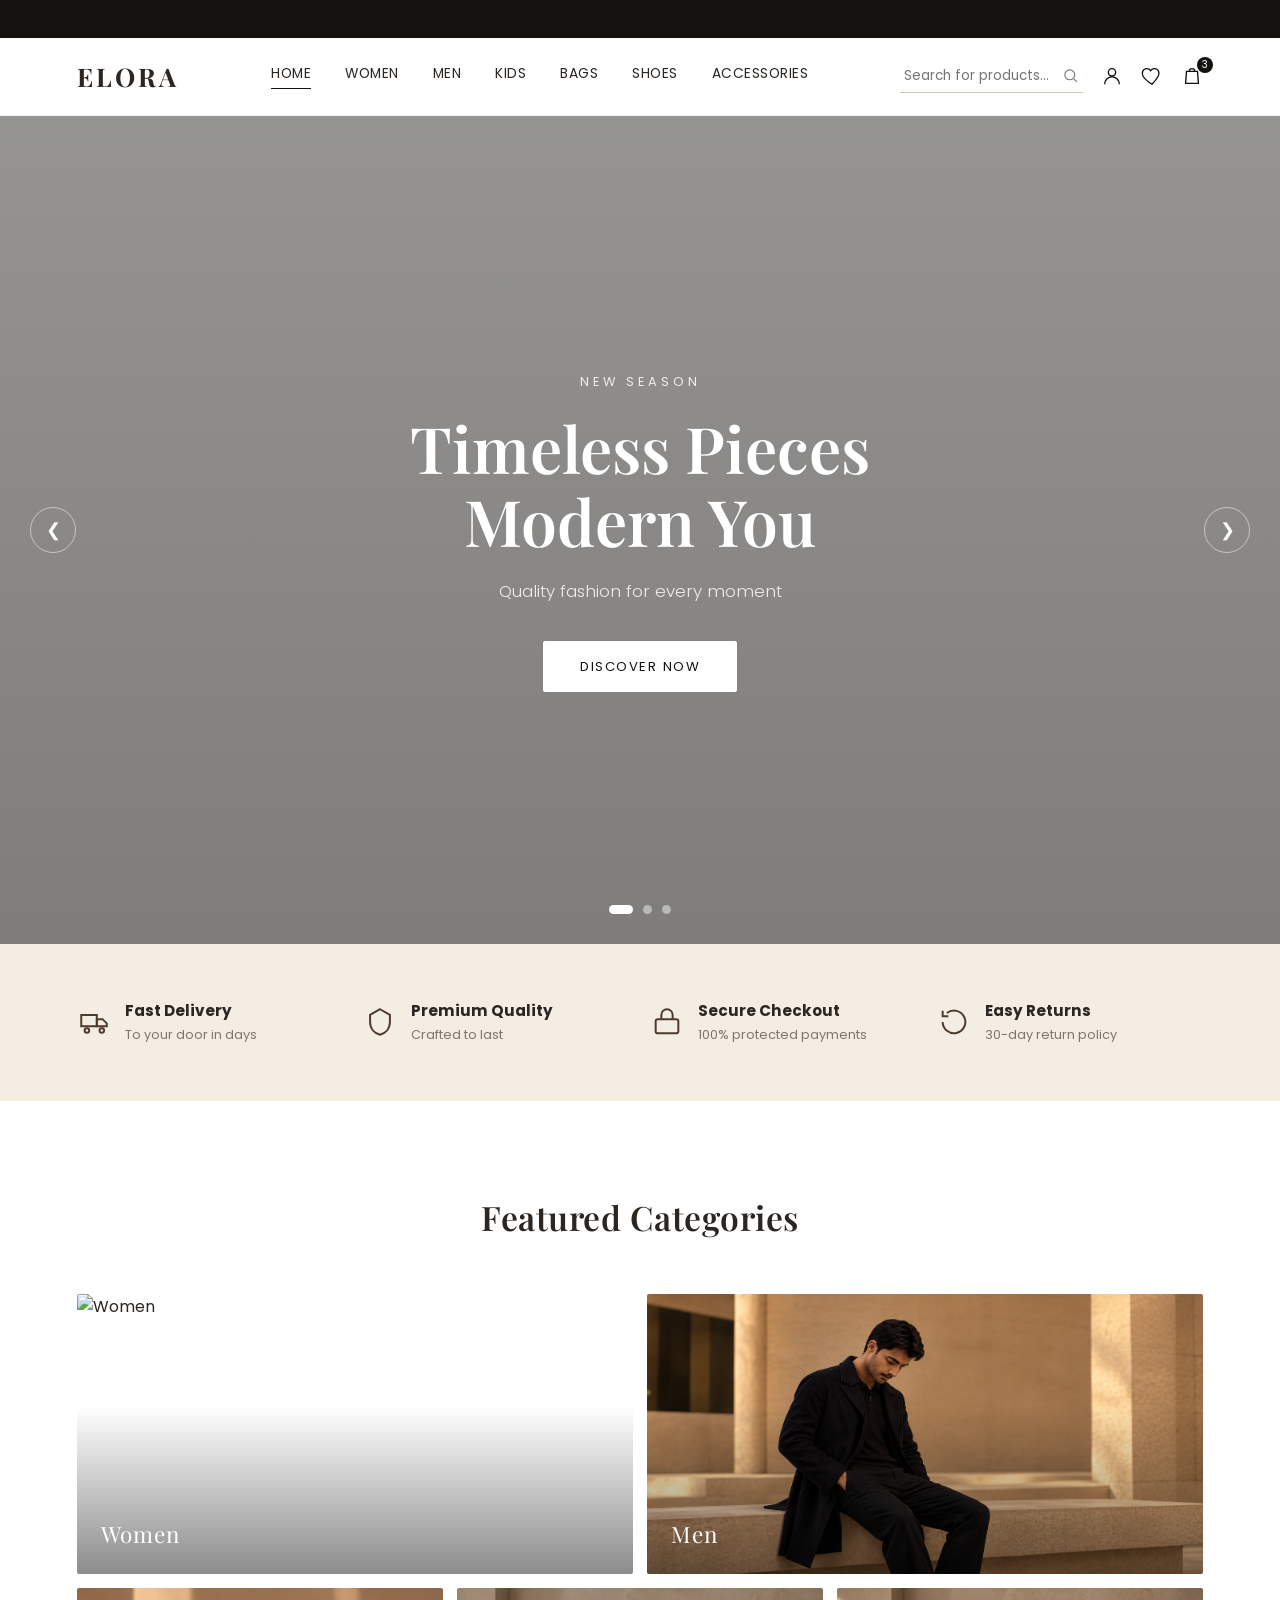
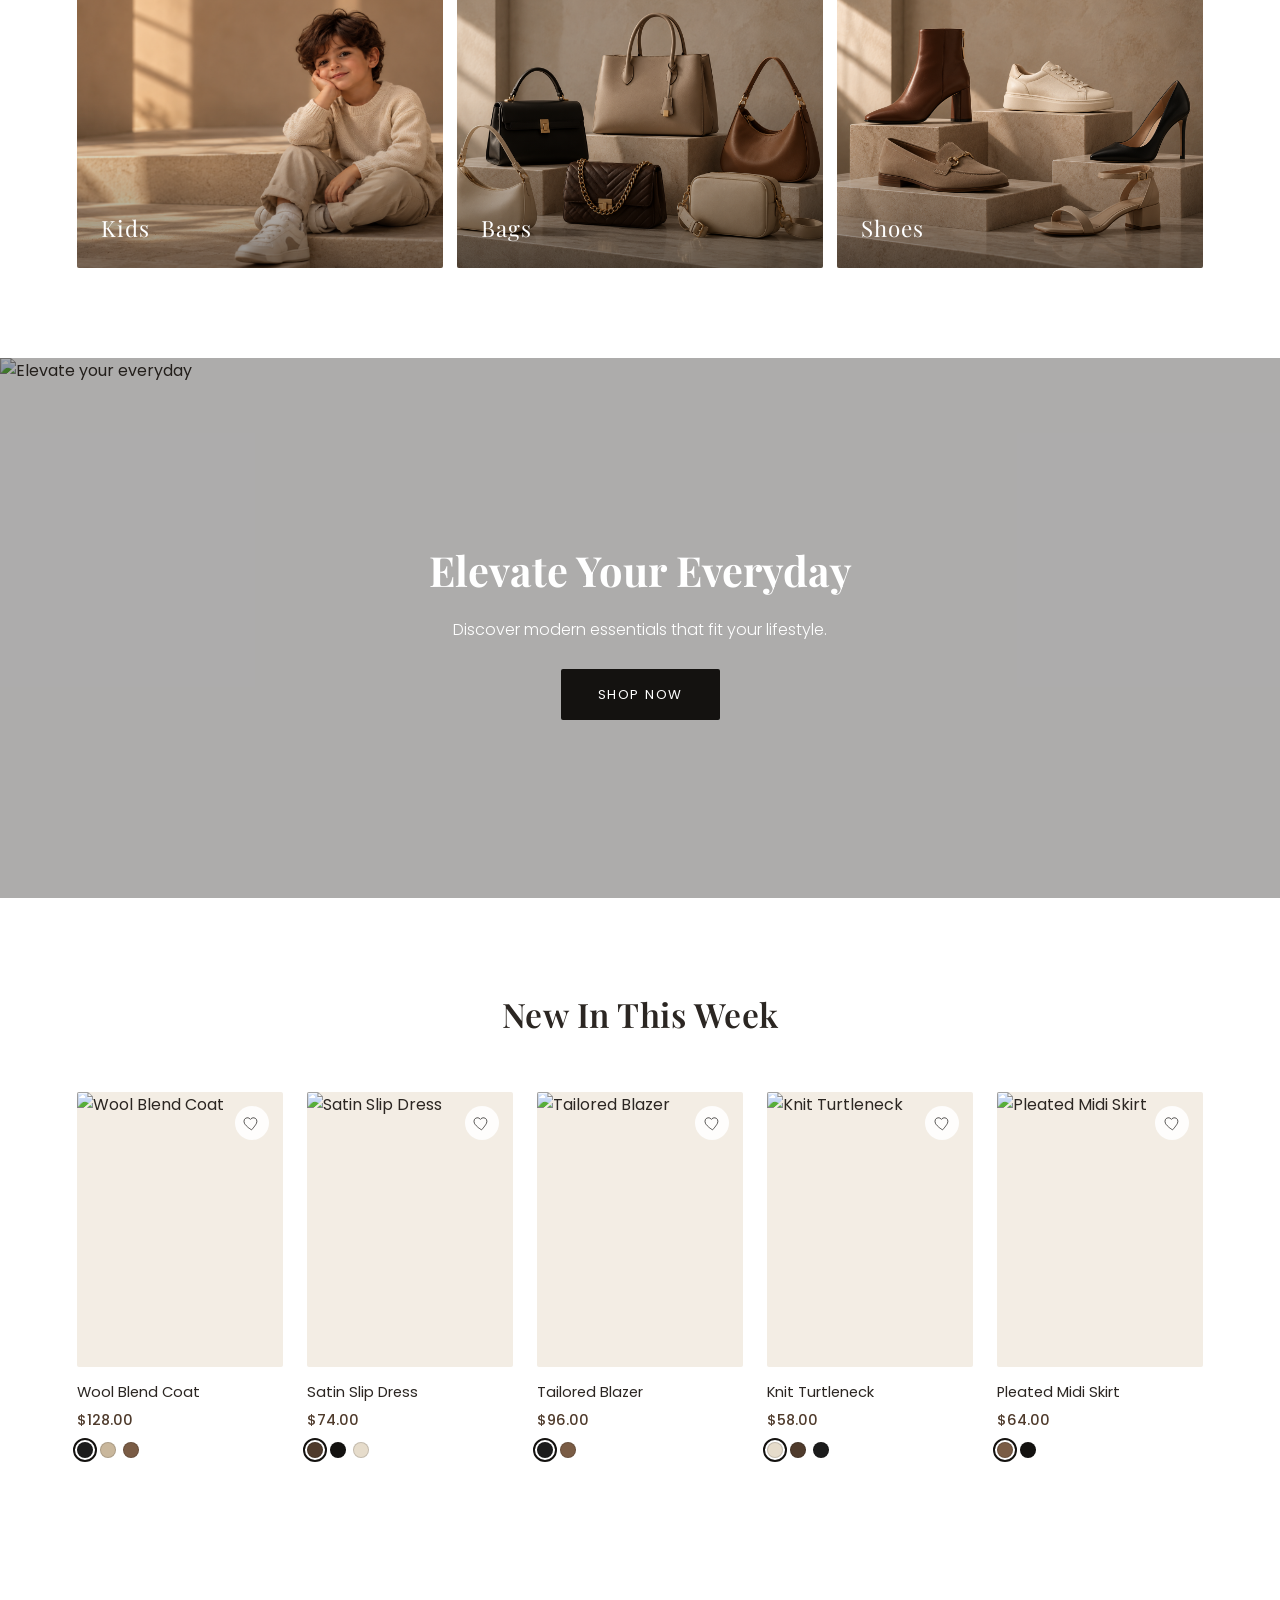
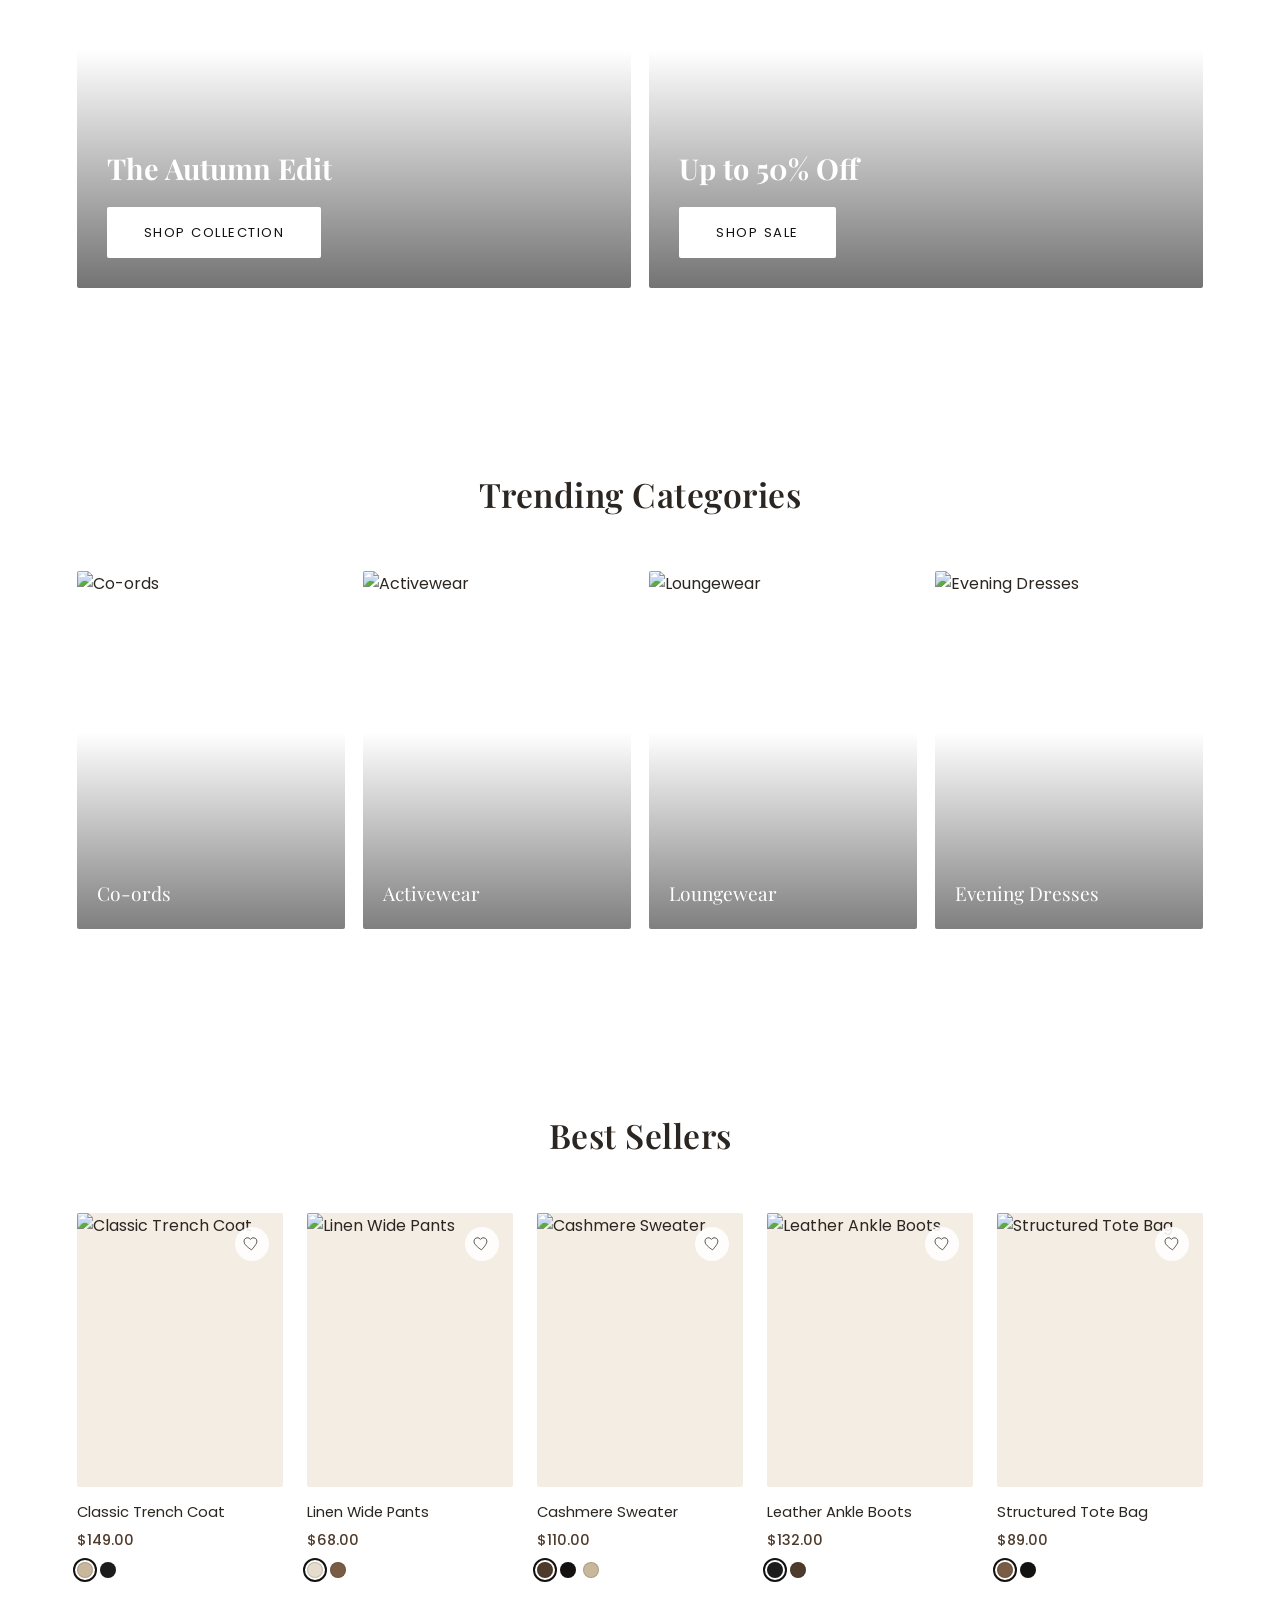
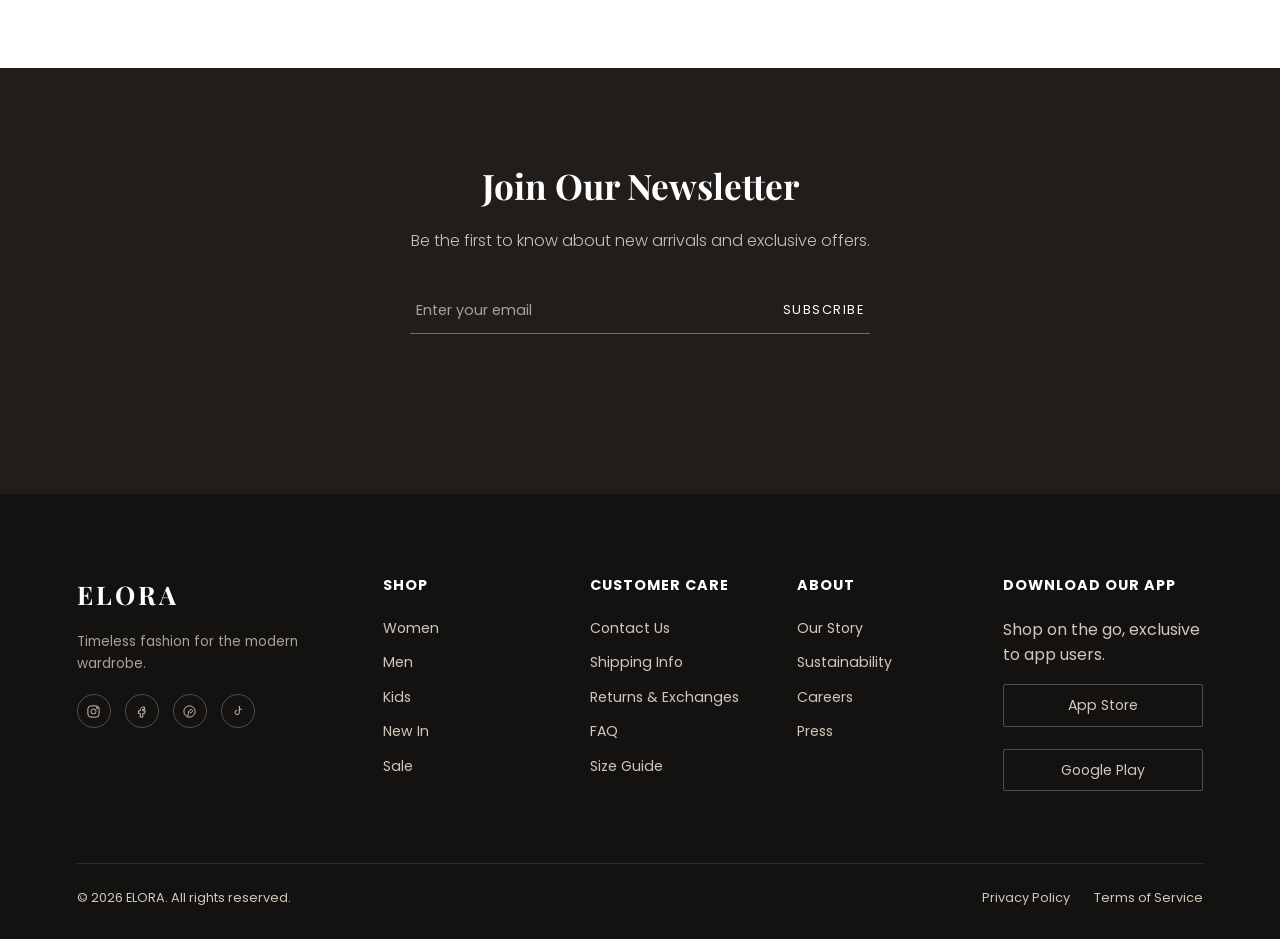
==== index.html @ 0bf624c8 "Prepare ELORA site for GitHub Pages" ====
<!DOCTYPE html>
<html lang="en">
<head>
<meta charset="UTF-8">
<meta name="viewport" content="width=device-width, initial-scale=1.0">
<title>ELORA | Timeless Fashion</title>
<link rel="preconnect" href="https://fonts.googleapis.com">
<link href="https://fonts.googleapis.com/css2?family=Playfair+Display:wght@400;500;600;700;800&family=Poppins:wght@300;400;500;600&display=swap" rel="stylesheet">
<link rel="stylesheet" href="style.css">
</head>
<body>

<!-- Top Bar -->
<div class="topbar">
  <div class="topbar-track">
    <span>Free shipping on orders over $50</span>
    <span>15% off for new users</span>
    <span>Download our app</span>
    <span>Free shipping on orders over $50</span>
    <span>15% off for new users</span>
    <span>Download our app</span>
  </div>
</div>

<!-- Navbar -->
<header class="navbar" id="navbar">
  <div class="nav-container">
    <button class="menu-toggle" id="menuToggle" aria-label="Open menu" aria-expanded="false">
      <span></span><span></span><span></span>
    </button>

    <a class="logo" href="index.html" aria-label="ELORA home">ELORA</a>

    <nav class="nav-links" id="navLinks" aria-label="Main navigation">
      <a href="index.html" class="active" aria-current="page">Home</a>
      <a href="women.html">Women</a>
      <a href="men.html" aria-label="Men collection">Men</a>
      <a href="kids.html" aria-label="Kids collection">Kids</a>
      <a href="bags.html" aria-label="Bags collection">Bags</a>
      <a href="shoes.html" aria-label="Shoes collection">Shoes</a>
      <a href="accessories.html" aria-label="Accessories collection">Accessories</a>
    </nav>

    <div class="nav-actions">
      <div class="search-box">
        <input type="text" placeholder="Search for products...">
        <svg viewBox="0 0 24 24" fill="none" stroke="currentColor" stroke-width="1.6"><circle cx="11" cy="11" r="7"/><line x1="21" y1="21" x2="16.65" y2="16.65"/></svg>
      </div>
      <button class="icon-btn" aria-label="Account">
        <svg viewBox="0 0 24 24" fill="none" stroke="currentColor" stroke-width="1.5"><circle cx="12" cy="8" r="4"/><path d="M4 21c0-4.4 3.6-8 8-8s8 3.6 8 8"/></svg>
      </button>
      <button class="icon-btn" aria-label="Wishlist">
        <svg viewBox="0 0 24 24" fill="none" stroke="currentColor" stroke-width="1.5"><path d="M12 21s-7.5-4.6-10-9.3C.5 8 2 4.5 5.5 4c2-.3 3.9.6 5 2.2C11.6 4.6 13.5 3.7 15.5 4 19 4.5 20.5 8 19 11.7 16.5 16.4 12 21 12 21z"/></svg>
      </button>
      <button class="icon-btn bag-btn" aria-label="Shopping bag">
        <svg viewBox="0 0 24 24" fill="none" stroke="currentColor" stroke-width="1.5"><path d="M6 7h12l1 13H5L6 7z"/><path d="M9 7a3 3 0 0 1 6 0"/></svg>
        <span class="bag-count">3</span>
      </button>
    </div>
  </div>
</header>

<!-- Hero -->
<section class="hero" id="hero">
  <div class="hero-slides">
    <div class="hero-slide active" style="background-image:url('https://images.unsplash.com/photo-1490481651871-ab68de25d43d?q=80&w=1600&auto=format&fit=crop')"></div>
    <div class="hero-slide" style="background-image:url('https://images.unsplash.com/photo-1483985988355-763728e1935b?q=80&w=1600&auto=format&fit=crop')"></div>
    <div class="hero-slide" style="background-image:url('https://images.unsplash.com/photo-1441984904996-e0b6ba687e04?q=80&w=1600&auto=format&fit=crop')"></div>
  </div>
  <div class="hero-overlay"></div>

  <div class="hero-content">
    <span class="hero-tag">NEW SEASON</span>
    <h1>Timeless Pieces<br>Modern You</h1>
    <p>Quality fashion for every moment</p>
    <a href="#new-in" class="btn btn-light">Discover Now</a>
  </div>

  <button class="hero-arrow hero-prev" aria-label="Previous slide">&#10094;</button>
  <button class="hero-arrow hero-next" aria-label="Next slide">&#10095;</button>

  <div class="hero-dots" id="heroDots"></div>
</section>

<!-- Features Bar -->
<section class="features">
  <div class="feature">
    <svg viewBox="0 0 24 24" fill="none" stroke="currentColor" stroke-width="1.4"><path d="M3 7h11v8H3z"/><path d="M14 10h4l3 3v2h-7z"/><circle cx="7" cy="18" r="1.6"/><circle cx="17.5" cy="18" r="1.6"/></svg>
    <div><h4>Fast Delivery</h4><p>To your door in days</p></div>
  </div>
  <div class="feature">
    <svg viewBox="0 0 24 24" fill="none" stroke="currentColor" stroke-width="1.4"><path d="M12 3l7 4v5c0 5-3.5 8-7 9-3.5-1-7-4-7-9V7l7-4z"/></svg>
    <div><h4>Premium Quality</h4><p>Crafted to last</p></div>
  </div>
  <div class="feature">
    <svg viewBox="0 0 24 24" fill="none" stroke="currentColor" stroke-width="1.4"><rect x="4" y="10" width="16" height="10" rx="1.5"/><path d="M8 10V7a4 4 0 0 1 8 0v3"/></svg>
    <div><h4>Secure Checkout</h4><p>100% protected payments</p></div>
  </div>
  <div class="feature">
    <svg viewBox="0 0 24 24" fill="none" stroke="currentColor" stroke-width="1.4"><path d="M4 12a8 8 0 1 0 3-6.3"/><path d="M4 4v4h4"/></svg>
    <div><h4>Easy Returns</h4><p>30-day return policy</p></div>
  </div>
</section>

<!-- Featured Categories -->
<section class="section categories">
  <h2 class="section-title">Featured Categories</h2>
  <div class="category-grid">
    <a class="category-card" href="women.html">
      <img src="images/women.png" alt="Women">
      <span class="category-name">Women</span>
    </a>
    <a class="category-card" href="#">
      <img src="images/Men.png" alt="Men">
      <span class="category-name">Men</span>
    </a>
    <a class="category-card" href="kids.html">
      <img src="images/Kids.png" alt="Kids">
      <span class="category-name">Kids</span>
    </a>
    <a class="category-card" href="bags.html">
      <img src="images/Bags.png" alt="Bags">
      <span class="category-name">Bags</span>
    </a>
    <a class="category-card" href="shoes.html">
      <img src="images/Shoes.png" alt="Shoes">
      <span class="category-name">Shoes</span>
    </a>
    <a class="category-card" href="accessories.html">
      <img src="images/accessories.png" alt="Accessories">
      <span class="category-name">Accessories</span>
    </a>
  </div>
</section>

<!-- Banner -->
<section class="banner">
  <img src="https://images.unsplash.com/photo-1445205170230-053b83016050?q=80&w=1600&auto=format&fit=crop" alt="Elevate your everyday">
  <div class="banner-text">
    <h2>Elevate Your Everyday</h2>
    <p>Discover modern essentials that fit your lifestyle.</p>
    <a href="#" class="btn btn-dark">Shop Now</a>
  </div>
</section>

<!-- New In This Week -->
<section class="section" id="new-in">
  <h2 class="section-title">New In This Week</h2>
  <div class="product-row" id="newInRow"></div>
</section>

<!-- Two Banners -->
<section class="split-banners">
  <div class="split-banner" style="background-image:url('https://images.unsplash.com/photo-1490578474895-699cd4e2cf59?q=80&w=1200&auto=format&fit=crop')">
    <div class="split-banner-text">
      <h3>The Autumn Edit</h3>
      <a href="#" class="btn btn-light">Shop Collection</a>
    </div>
  </div>
  <div class="split-banner" style="background-image:url('https://images.unsplash.com/photo-1445205170230-053b83016050?q=80&w=1200&auto=format&fit=crop')">
    <div class="split-banner-text">
      <h3>Up to 50% Off</h3>
      <a href="#" class="btn btn-light">Shop Sale</a>
    </div>
  </div>
</section>

<!-- Trending Categories -->
<section class="section trending">
  <h2 class="section-title">Trending Categories</h2>
  <div class="trending-grid">
    <a class="trend-card" href="#">
      <img src="https://images.unsplash.com/photo-1509631179647-0177331693ae?q=80&w=900&auto=format&fit=crop" alt="Co-ords">
      <span>Co-ords</span>
    </a>
    <a class="trend-card" href="#">
      <img src="https://images.unsplash.com/photo-1518611012118-696072aa579a?q=80&w=900&auto=format&fit=crop" alt="Activewear">
      <span>Activewear</span>
    </a>
    <a class="trend-card" href="#">
      <img src="https://images.unsplash.com/photo-1552902019-ebcd97aa9aa0?q=80&w=900&auto=format&fit=crop" alt="Loungewear">
      <span>Loungewear</span>
    </a>
    <a class="trend-card" href="#">
      <img src="https://images.unsplash.com/photo-1566174053879-31528523f8ae?q=80&w=900&auto=format&fit=crop" alt="Evening Dresses">
      <span>Evening Dresses</span>
    </a>
  </div>
</section>

<!-- Best Sellers -->
<section class="section">
  <h2 class="section-title">Best Sellers</h2>
  <div class="product-row" id="bestSellersRow"></div>
</section>

<!-- Newsletter -->
<section class="newsletter">
  <h2>Join Our Newsletter</h2>
  <p>Be the first to know about new arrivals and exclusive offers.</p>
  <form class="newsletter-form" id="newsletterForm">
    <input type="email" placeholder="Enter your email" required>
    <button type="submit">Subscribe</button>
  </form>
  <p class="newsletter-msg" id="newsletterMsg"></p>
</section>

<!-- Footer -->
<footer class="footer">
  <div class="footer-grid">
    <div class="footer-col footer-brand">
      <div class="logo">ELORA</div>
      <p>Timeless fashion for the modern wardrobe.</p>
      <div class="social-icons">
        <a href="#" aria-label="Instagram"><svg viewBox="0 0 24 24" fill="none" stroke="currentColor" stroke-width="1.5"><rect x="3" y="3" width="18" height="18" rx="5"/><circle cx="12" cy="12" r="4"/><circle cx="17.5" cy="6.5" r="1"/></svg></a>
        <a href="#" aria-label="Facebook"><svg viewBox="0 0 24 24" fill="none" stroke="currentColor" stroke-width="1.5"><path d="M14 9h3V5h-3c-2.2 0-4 1.8-4 4v2H7v4h3v6h4v-6h3l1-4h-4v-2c0-.6.4-1 1-1z"/></svg></a>
        <a href="#" aria-label="Pinterest"><svg viewBox="0 0 24 24" fill="none" stroke="currentColor" stroke-width="1.5"><circle cx="12" cy="12" r="9"/><path d="M9 20c1-3 1.5-6 2-9m1 0c.3-1.5 2-2.5 3.5-1.8 1.6.7 1.8 3-.2 4.3-1 .6-2.3.4-2.8-.5"/></svg></a>
        <a href="#" aria-label="TikTok"><svg viewBox="0 0 24 24" fill="none" stroke="currentColor" stroke-width="1.5"><path d="M15 3v10.5a3.5 3.5 0 1 1-3.5-3.5"/><path d="M15 7c1.4 1.3 2.5 1.6 4 1.6"/></svg></a>
      </div>
    </div>

    <div class="footer-col">
      <h4>Shop</h4>
      <a href="#">Women</a>
      <a href="#">Men</a>
      <a href="#">Kids</a>
      <a href="#">New In</a>
      <a href="#">Sale</a>
    </div>

    <div class="footer-col">
      <h4>Customer Care</h4>
      <a href="#">Contact Us</a>
      <a href="#">Shipping Info</a>
      <a href="#">Returns &amp; Exchanges</a>
      <a href="#">FAQ</a>
      <a href="#">Size Guide</a>
    </div>

    <div class="footer-col">
      <h4>About</h4>
      <a href="#">Our Story</a>
      <a href="#">Sustainability</a>
      <a href="#">Careers</a>
      <a href="#">Press</a>
    </div>

    <div class="footer-col">
      <h4>Download Our App</h4>
      <p>Shop on the go, exclusive to app users.</p>
      <div class="app-badges">
        <a href="#" class="app-badge">App Store</a>
        <a href="#" class="app-badge">Google Play</a>
      </div>
    </div>
  </div>

  <div class="footer-bottom">
    <p>&copy; 2026 ELORA. All rights reserved.</p>
    <div class="footer-legal">
      <a href="#">Privacy Policy</a>
      <a href="#">Terms of Service</a>
    </div>
  </div>
</footer>

<div class="mobile-overlay" id="mobileOverlay"></div>

<script src="script.js"></script>
</body>
</html>
---- style.css ----
/* ===================== Base ===================== */
:root{
  --black:#141210;
  --dark:#211d1a;
  --beige:#f3ede4;
  --beige-dark:#e6dccb;
  --brown:#7a5c45;
  --brown-dark:#4f3b2c;
  --white:#ffffff;
  --text:#2b2622;
  --muted:#7d766c;
  --serif:'Playfair Display', serif;
  --sans:'Poppins', sans-serif;
  --radius:2px;
  --transition: .35s cubic-bezier(.4,0,.2,1);
}

*{margin:0;padding:0;box-sizing:border-box;}

html{scroll-behavior:smooth;}

body{
  font-family:var(--sans);
  color:var(--text);
  background:var(--white);
  line-height:1.6;
  overflow-x:hidden;
}

a{text-decoration:none;color:inherit;}
ul{list-style:none;}
img{display:block;max-width:100%;}
button{font-family:inherit;cursor:pointer;border:none;background:none;}
input{font-family:inherit;}

.section{
  padding:90px 6%;
}

.section-title{
  font-family:var(--serif);
  font-size:2.1rem;
  font-weight:600;
  text-align:center;
  margin-bottom:50px;
  letter-spacing:.5px;
}

.btn{
  display:inline-block;
  padding:14px 36px;
  font-size:.82rem;
  letter-spacing:1.5px;
  text-transform:uppercase;
  border-radius:var(--radius);
  transition:var(--transition);
  border:1px solid transparent;
}

.btn-light{
  background:var(--white);
  color:var(--black);
}
.btn-light:hover{
  background:var(--black);
  color:var(--white);
}

.btn-dark{
  background:var(--black);
  color:var(--white);
}
.btn-dark:hover{
  background:var(--brown-dark);
}

/* ===================== Top Bar ===================== */
.topbar{
  background:var(--black);
  color:var(--white);
  overflow:hidden;
  white-space:nowrap;
  font-size:.78rem;
  letter-spacing:.5px;
  padding:9px 0;
}
.topbar-track{
  display:inline-flex;
  gap:60px;
  animation: scrollTop 18s linear infinite;
  padding-left:100%;
}
@keyframes scrollTop{
  0%{transform:translateX(0);}
  100%{transform:translateX(-100%);}
}

/* ===================== Navbar ===================== */
.navbar{
  position:sticky;
  top:0;
  z-index:1000;
  background:rgba(255,255,255,.97);
  backdrop-filter:blur(6px);
  border-bottom:1px solid rgba(0,0,0,.06);
  transition:box-shadow var(--transition);
}
.navbar.scrolled{
  box-shadow:0 6px 20px rgba(0,0,0,.06);
}

.nav-container{
  display:flex;
  align-items:center;
  justify-content:space-between;
  padding:18px 6%;
  gap:24px;
}

.logo{
  font-family:var(--serif);
  font-size:1.6rem;
  font-weight:700;
  letter-spacing:3px;
}

.nav-links{
  display:flex;
  gap:34px;
  font-size:.86rem;
  letter-spacing:.5px;
  text-transform:uppercase;
}
.nav-links a{
  position:relative;
  padding-bottom:4px;
}
.nav-links a::after{
  content:'';
  position:absolute;
  left:0;bottom:0;
  width:0;
  height:1px;
  background:var(--black);
  transition:width var(--transition);
}
.nav-links a:hover::after{width:100%;}
.nav-links a.active::after{width:100%;}
.nav-links a.sale{color:#a33b2e;}

.nav-actions{
  display:flex;
  align-items:center;
  gap:18px;
}

.search-box{
  display:flex;
  align-items:center;
  gap:8px;
  border-bottom:1px solid #cfc7ba;
  padding:6px 4px;
  transition:border-color var(--transition);
}
.search-box:focus-within{border-color:var(--black);}
.search-box input{
  border:none;
  outline:none;
  background:transparent;
  font-size:.85rem;
  width:150px;
}
.search-box svg{width:17px;height:17px;color:var(--muted);flex-shrink:0;}

.icon-btn{
  position:relative;
  width:22px;
  height:22px;
  color:var(--black);
  transition:transform var(--transition), color var(--transition);
}
.icon-btn svg{width:100%;height:100%;}
.icon-btn:hover{transform:translateY(-2px);color:var(--brown);}

.bag-count{
  position:absolute;
  top:-8px;
  right:-10px;
  background:var(--black);
  color:var(--white);
  font-size:.62rem;
  width:16px;
  height:16px;
  border-radius:50%;
  display:flex;
  align-items:center;
  justify-content:center;
}

.menu-toggle{
  display:none;
  flex-direction:column;
  gap:5px;
  width:26px;
}
.menu-toggle span{
  height:2px;
  width:100%;
  background:var(--black);
  transition:var(--transition);
}

/* ===================== Hero ===================== */
.hero{
  position:relative;
  height:92vh;
  min-height:560px;
  overflow:hidden;
  display:flex;
  align-items:center;
  justify-content:center;
  color:var(--white);
}

.hero-slides{
  position:absolute;
  inset:0;
}
.hero-slide{
  position:absolute;
  inset:0;
  background-size:cover;
  background-position:center;
  opacity:0;
  transition:opacity 1.2s ease;
}
.hero-slide.active{opacity:1;}

.hero-overlay{
  position:absolute;
  inset:0;
  background:linear-gradient(180deg, rgba(20,18,16,.45), rgba(20,18,16,.55));
}

.hero-content{
  position:relative;
  z-index:2;
  text-align:center;
  max-width:700px;
  padding:0 20px;
}
.hero-tag{
  display:inline-block;
  letter-spacing:4px;
  font-size:.8rem;
  margin-bottom:18px;
  color:var(--beige);
}
.hero-content h1{
  font-family:var(--serif);
  font-size:4rem;
  font-weight:600;
  line-height:1.15;
  margin-bottom:20px;
}
.hero-content p{
  font-size:1.05rem;
  font-weight:300;
  margin-bottom:36px;
  color:#f1ece3;
}

.hero-arrow{
  position:absolute;
  top:50%;
  transform:translateY(-50%);
  z-index:3;
  color:var(--white);
  font-size:1.1rem;
  width:46px;
  height:46px;
  border:1px solid rgba(255,255,255,.5);
  border-radius:50%;
  display:flex;
  align-items:center;
  justify-content:center;
  transition:var(--transition);
}
.hero-arrow:hover{background:rgba(255,255,255,.15);}
.hero-prev{left:30px;}
.hero-next{right:30px;}

.hero-dots{
  position:absolute;
  bottom:30px;
  left:50%;
  transform:translateX(-50%);
  z-index:3;
  display:flex;
  gap:10px;
}
.hero-dots span{
  width:9px;
  height:9px;
  border-radius:50%;
  background:rgba(255,255,255,.45);
  cursor:pointer;
  transition:var(--transition);
}
.hero-dots span.active{background:var(--white);width:24px;border-radius:5px;}

/* ===================== Features ===================== */
.features{
  display:grid;
  grid-template-columns:repeat(4,1fr);
  gap:20px;
  padding:55px 6%;
  background:var(--beige);
}
.feature{
  display:flex;
  align-items:center;
  gap:14px;
}
.feature svg{
  width:34px;
  height:34px;
  color:var(--brown-dark);
  flex-shrink:0;
}
.feature h4{
  font-size:.95rem;
  margin-bottom:2px;
}
.feature p{
  font-size:.8rem;
  color:var(--muted);
}

/* ===================== Categories Grid ===================== */
.category-grid{
  display:grid;
  grid-template-columns:repeat(3,1fr);
  grid-auto-rows:280px;
  gap:14px;
}
.category-card{
  position:relative;
  overflow:hidden;
  border-radius:var(--radius);
}
.category-card img{
  width:100%;
  height:100%;
  object-fit:cover;
  transition:transform .6s ease;
}
.category-card:first-child img{
  object-fit:cover;
  object-position:center 40%;
}
.category-card:hover img{transform:scale(1.07);}
.category-card::before{
  content:'';
  position:absolute;
  inset:0;
  background:linear-gradient(180deg, rgba(0,0,0,0) 40%, rgba(0,0,0,.45));
}
.category-name{
  position:absolute;
  bottom:22px;
  left:24px;
  z-index:2;
  color:var(--white);
  font-family:var(--serif);
  font-size:1.4rem;
  letter-spacing:1px;
}

/* ===================== Banner ===================== */
.banner{
  position:relative;
  height:60vh;
  min-height:380px;
  overflow:hidden;
}
.banner img{
  width:100%;
  height:100%;
  object-fit:cover;
}
.banner-text{
  position:absolute;
  inset:0;
  background:rgba(20,18,16,.35);
  display:flex;
  flex-direction:column;
  align-items:center;
  justify-content:center;
  text-align:center;
  color:var(--white);
  padding:20px;
}
.banner-text h2{
  font-family:var(--serif);
  font-size:2.6rem;
  margin-bottom:14px;
}
.banner-text p{
  margin-bottom:26px;
  font-weight:300;
}

/* ===================== Product Row / Cards ===================== */
.product-row{
  display:grid;
  grid-template-columns:repeat(5,1fr);
  gap:24px;
}
.product-card{
  display:flex;
  flex-direction:column;
}
.product-image{
  position:relative;
  overflow:hidden;
  border-radius:var(--radius);
  aspect-ratio:3/4;
  background:var(--beige);
}
.product-image img{
  width:100%;
  height:100%;
  object-fit:cover;
  transition:transform .6s ease;
}
.product-card:hover .product-image img{transform:scale(1.06);}

.wishlist-heart{
  position:absolute;
  top:14px;
  right:14px;
  width:34px;
  height:34px;
  border-radius:50%;
  background:rgba(255,255,255,.9);
  display:flex;
  align-items:center;
  justify-content:center;
  transition:var(--transition);
  z-index:2;
}
.wishlist-heart svg{
  width:17px;
  height:17px;
  stroke:var(--black);
  fill:none;
  transition:var(--transition);
}
.wishlist-heart:hover{transform:scale(1.1);}
.wishlist-heart.active svg{fill:#a33b2e;stroke:#a33b2e;}

.product-info{
  padding-top:14px;
}
.product-name{
  font-size:.92rem;
  margin-bottom:4px;
}
.product-price{
  font-size:.9rem;
  color:var(--brown-dark);
  font-weight:500;
  margin-bottom:10px;
}
.color-options{
  display:flex;
  gap:7px;
}
.color-dot{
  width:16px;
  height:16px;
  border-radius:50%;
  border:1px solid rgba(0,0,0,.15);
  cursor:pointer;
  transition:var(--transition);
}
.color-dot.selected{
  outline:2px solid var(--black);
  outline-offset:2px;
}

/* ===================== Split Banners ===================== */
.split-banners{
  display:grid;
  grid-template-columns:1fr 1fr;
  gap:18px;
  padding:0 6% 90px;
}
.split-banner{
  position:relative;
  height:340px;
  background-size:cover;
  background-position:center;
  border-radius:var(--radius);
  overflow:hidden;
  display:flex;
  align-items:flex-end;
}
.split-banner::before{
  content:'';
  position:absolute;
  inset:0;
  background:linear-gradient(180deg, rgba(0,0,0,0) 30%, rgba(0,0,0,.55));
}
.split-banner-text{
  position:relative;
  z-index:2;
  padding:30px;
  color:var(--white);
}
.split-banner-text h3{
  font-family:var(--serif);
  font-size:1.8rem;
  margin-bottom:16px;
}

/* ===================== Trending ===================== */
.trending-grid{
  display:grid;
  grid-template-columns:repeat(4,1fr);
  gap:18px;
}
.trend-card{
  position:relative;
  overflow:hidden;
  border-radius:var(--radius);
  aspect-ratio:3/4;
}
.trend-card img{
  width:100%;
  height:100%;
  object-fit:cover;
  transition:transform .6s ease;
}
.trend-card:hover img{transform:scale(1.08);}
.trend-card::before{
  content:'';
  position:absolute;
  inset:0;
  background:linear-gradient(180deg, rgba(0,0,0,0) 45%, rgba(0,0,0,.5));
}
.trend-card span{
  position:absolute;
  bottom:20px;
  left:20px;
  z-index:2;
  color:var(--white);
  font-family:var(--serif);
  font-size:1.2rem;
}

/* ===================== Newsletter ===================== */
.newsletter{
  background:var(--dark);
  color:var(--white);
  text-align:center;
  padding:90px 6%;
}
.newsletter h2{
  font-family:var(--serif);
  font-size:2.2rem;
  margin-bottom:14px;
}
.newsletter p{
  color:#c9c2b6;
  margin-bottom:34px;
  font-weight:300;
}
.newsletter-form{
  display:flex;
  justify-content:center;
  max-width:460px;
  margin:0 auto;
  border-bottom:1px solid rgba(255,255,255,.35);
}
.newsletter-form input{
  flex:1;
  background:transparent;
  border:none;
  outline:none;
  color:var(--white);
  padding:12px 6px;
  font-size:.9rem;
}
.newsletter-form input::placeholder{color:#a9a196;}
.newsletter-form button{
  color:var(--white);
  text-transform:uppercase;
  font-size:.8rem;
  letter-spacing:1.5px;
  padding:12px 6px;
  transition:var(--transition);
}
.newsletter-form button:hover{color:var(--beige-dark);}
.newsletter-msg{
  margin-top:16px;
  font-size:.85rem;
  min-height:20px;
  color:var(--beige-dark);
}

/* ===================== Footer ===================== */
.footer{
  background:var(--black);
  color:#cfc7ba;
  padding:80px 6% 30px;
}
.footer-grid{
  display:grid;
  grid-template-columns:1.6fr 1fr 1fr 1fr 1.2fr;
  gap:40px;
  margin-bottom:60px;
}
.footer-col h4{
  color:var(--white);
  font-size:.9rem;
  text-transform:uppercase;
  letter-spacing:1px;
  margin-bottom:20px;
}
.footer-col a{
  display:block;
  margin-bottom:12px;
  font-size:.88rem;
  transition:var(--transition);
}
.footer-col a:hover{color:var(--white);}
.footer-brand .logo{color:var(--white);margin-bottom:16px;}
.footer-brand p{font-size:.85rem;margin-bottom:20px;color:#a9a196;}

.social-icons{
  display:flex;
  gap:14px;
}
.social-icons a{
  width:34px;
  height:34px;
  border:1px solid rgba(255,255,255,.25);
  border-radius:50%;
  display:flex;
  align-items:center;
  justify-content:center;
  transition:var(--transition);
}
.social-icons svg{width:15px;height:15px;}
.social-icons a:hover{background:var(--white);color:var(--black);border-color:var(--white);}

.app-badges{
  display:flex;
  flex-direction:column;
  gap:10px;
  margin-top:16px;
}
.app-badge{
  border:1px solid rgba(255,255,255,.25);
  text-align:center;
  padding:9px;
  border-radius:var(--radius);
  font-size:.8rem;
  transition:var(--transition);
}
.app-badge:hover{background:var(--white);color:var(--black);}

.footer-bottom{
  border-top:1px solid rgba(255,255,255,.12);
  padding-top:24px;
  display:flex;
  justify-content:space-between;
  flex-wrap:wrap;
  gap:12px;
  font-size:.8rem;
}
.footer-legal{
  display:flex;
  gap:24px;
}
.footer-legal a:hover{color:var(--white);}

/* ===================== Women Collection ===================== */
.women-page{--women-ink:#28231f;--women-muted:#82786d;}
.women-topbar{background:#28231f;}
.women-page .nav-container{padding-top:17px;padding-bottom:17px;}
.women-page .logo{color:var(--black);}
.women-search-box{margin-right:4px;}
.women-search-box input{width:148px;}
.women-category-browser{background:#f7f4ef;}
.category-browser-inner{max-width:1400px;margin:0 auto;padding:64px 40px 56px;}
.category-browser-heading{display:flex;flex-direction:column;align-items:flex-start;margin-bottom:26px;}
.category-browser-heading .eyebrow{margin-bottom:7px;color:var(--women-muted);font-size:.65rem;}
.category-browser-heading h2{font:500 2rem/1.2 var(--serif);margin-bottom:8px;}
.category-browser-heading>p{font-size:.82rem;color:var(--women-muted);}
.women-category-grid,.additional-categories{display:grid;grid-template-columns:repeat(4,minmax(0,1fr));gap:20px;}
.additional-categories[hidden]{display:none;}
.women-category-card{position:relative;display:block;overflow:hidden;aspect-ratio:4/3;background:#e9e2d9;color:#fff;}
.women-category-card::after{content:"";position:absolute;inset:42% 0 0;background:linear-gradient(transparent,rgba(24,20,17,.62));}
.women-category-card img{width:100%;height:100%;object-fit:cover;transition:transform .65s cubic-bezier(.2,.7,.2,1);}
.women-category-card:hover img{transform:scale(1.055);}
.women-category-card span{position:absolute;z-index:1;left:18px;right:14px;bottom:16px;font:500 1.08rem/1.3 var(--serif);}
.additional-categories{margin-top:14px;animation:productReveal .3s ease both;}
.view-categories-button{display:flex;align-items:center;gap:12px;margin:25px auto 0;padding:8px 4px;border-bottom:1px solid #94877a;font-size:.72rem;letter-spacing:.5px;color:var(--women-ink);}
.view-categories-button span{font-size:1.05rem;line-height:1;transition:transform .25s ease;}
.view-categories-button[aria-expanded="true"] span{transform:rotate(45deg);}
.extra-filter-categories{clear:both;padding-top:3px;}
.extra-filter-categories summary{font-size:.73rem;color:var(--women-muted);cursor:pointer;list-style:none;padding:8px 0;}
.extra-filter-categories summary::after{content:"+";float:right;font-size:1rem;line-height:1;}
.extra-filter-categories[open] summary::after{content:"−";}
.extra-filter-categories>label{display:flex;align-items:center;gap:9px;margin:9px 0;font-size:.77rem;color:#655d55;cursor:pointer;}
.extra-filter-categories input{width:14px;height:14px;accent-color:#40362d;cursor:pointer;}
.collection-hero{width:100%;height:380px;position:relative;overflow:hidden;background:#b5a38e;color:#fff;}
.collection-hero>img{position:absolute;inset:0;display:block;width:100%;height:100%;object-fit:cover;object-position:center 43%;}
.collection-hero-shade{position:absolute;inset:0;background:linear-gradient(90deg,rgba(31,26,22,.62),rgba(31,26,22,.34) 55%,rgba(31,26,22,.08));}
.collection-hero-copy{position:absolute;left:max(40px,calc((100% - 1320px)/2));right:40px;top:50%;max-width:620px;transform:translateY(-50%);z-index:1;}
.eyebrow{font-size:.68rem;letter-spacing:3px;font-weight:500;margin-bottom:14px;}
.collection-hero h1{font:500 4.4rem/1.05 var(--serif);margin-bottom:14px;}
.collection-hero-description{font-size:.95rem;font-weight:300;letter-spacing:.2px;}
.collection-hero-note{margin-top:22px;font-size:.73rem;font-weight:300;letter-spacing:.3px;color:rgba(255,255,255,.9);}
.collection-layout{display:grid;grid-template-columns:210px minmax(0,1fr);gap:48px;max-width:1600px;margin:0 auto;padding:48px 6% 90px;}
.collection-sidebar{min-width:0;}
.sidebar-heading{display:flex;align-items:center;justify-content:space-between;padding:0 0 16px;border-bottom:1px solid #e8e3dc;}
.sidebar-heading h2{font:500 1.05rem var(--serif);}
.text-button{font-size:.7rem;color:var(--women-muted);text-decoration:underline;text-underline-offset:3px;}
.filter-group{border:0;border-bottom:1px solid #e8e3dc;padding:20px 0 22px;min-width:0;}
.filter-group legend{float:left;width:100%;font-size:.72rem;font-weight:500;letter-spacing:.7px;text-transform:uppercase;margin-bottom:14px;}
.filter-group>label{clear:both;display:flex;align-items:center;gap:9px;margin:9px 0;font-size:.77rem;color:#655d55;cursor:pointer;}
.filter-group input[type="checkbox"]{width:14px;height:14px;accent-color:#40362d;cursor:pointer;}
.size-options{clear:both;display:grid;grid-template-columns:repeat(5,1fr);gap:6px;}
.kids-size-options{grid-template-columns:repeat(3,minmax(0,1fr));}
.size-options label{cursor:pointer;}
.size-options input{position:absolute;opacity:0;pointer-events:none;}
.size-options span{height:34px;display:grid;place-items:center;border:1px solid #e4dfd7;font-size:.68rem;transition:var(--transition);}
.size-options input:checked+span,.size-options input:focus-visible+span{border-color:#29231f;background:#29231f;color:#fff;}
.swatch-options{clear:both;display:flex;gap:11px;flex-wrap:wrap;padding:1px 0 4px;}
.filter-swatch{width:21px;height:21px;border-radius:50%;background:var(--swatch);border:1px solid rgba(35,30,26,.16);position:relative;}
.filter-swatch[aria-pressed="true"]::after{content:"";position:absolute;inset:-4px;border:1px solid #443a31;border-radius:50%;}
.filter-swatch[data-color="white"]{box-shadow:inset 0 0 0 1px #eee;}
.filter-swatch[data-kids-color="white"]{box-shadow:inset 0 0 0 1px #eee;}
.filter-swatch[data-bags-color="white"]{box-shadow:inset 0 0 0 1px #eee;}
.filter-swatch[data-shoes-color="white"]{box-shadow:inset 0 0 0 1px #eee;}
.filter-swatch[data-accessory-color="white"]{box-shadow:inset 0 0 0 1px #eee;}
.price-values{clear:both;display:flex;justify-content:space-between;color:var(--women-muted);font-size:.72rem;margin:4px 0 13px;}
.price-filter input[type="range"]{width:100%;height:2px;accent-color:#514438;cursor:pointer;}
.collection-toolbar{display:flex;justify-content:space-between;align-items:end;gap:20px;margin:0 0 26px;padding-bottom:17px;border-bottom:1px solid #e8e3dc;}
.result-heading h2{font:500 1.55rem var(--serif);margin-bottom:5px;}
.result-heading p{font-size:.73rem;color:var(--women-muted);}
.result-heading strong{font-weight:500;color:var(--women-ink);}
.toolbar-controls{display:flex;align-items:center;gap:22px;}
.sort-control{display:flex;align-items:center;gap:9px;font-size:.72rem;color:var(--women-muted);white-space:nowrap;}
.sort-control select{appearance:none;border:0;border-bottom:1px solid #d8d1c8;border-radius:0;background:transparent;padding:8px 22px 8px 2px;font:400 .74rem var(--sans);color:var(--women-ink);cursor:pointer;background-image:url("data:image/svg+xml,%3Csvg xmlns='http://www.w3.org/2000/svg' width='10' height='6' viewBox='0 0 10 6'%3E%3Cpath d='m1 1 4 4 4-4' fill='none' stroke='%23443a31' stroke-width='1.2'/%3E%3C/svg%3E");background-repeat:no-repeat;background-position:right 4px center;}
.filter-toggle{display:none;align-items:center;gap:7px;font-size:.74rem;color:var(--women-ink);}
.filter-toggle svg{width:18px;height:18px;}
.women-product-grid{display:grid;grid-template-columns:repeat(4,minmax(0,1fr));gap:38px 18px;}
.women-product-card{min-width:0;animation:productReveal .45s both;}
@keyframes productReveal{from{opacity:0;transform:translateY(9px)}to{opacity:1;transform:translateY(0)}}
.women-product-image{position:relative;aspect-ratio:3/4;overflow:hidden;background:#f1ede7;}
.women-product-image img{width:100%;height:100%;object-fit:cover;transition:transform .65s cubic-bezier(.2,.7,.2,1);}
.women-product-card:hover .women-product-image img{transform:scale(1.045);}
.women-product-card .wishlist-heart{top:12px;right:12px;width:32px;height:32px;}
.women-product-card .wishlist-heart svg{fill:none;stroke:var(--black);stroke-width:1.5;}
.women-product-card .wishlist-heart.active svg{fill:#8d5049;stroke:#8d5049;}
.product-label{position:absolute;left:10px;top:10px;background:rgba(255,255,255,.92);padding:5px 8px;font-size:.58rem;text-transform:uppercase;letter-spacing:.7px;}
.women-product-info{display:flex;justify-content:space-between;align-items:start;gap:8px;padding-top:12px;}
.women-product-info h3{font-size:.76rem;font-weight:400;line-height:1.5;}
.women-product-info p{font-size:.75rem;color:#54473d;white-space:nowrap;}
.product-colors{display:flex;gap:5px;margin-top:8px;}
.product-color-dot{width:10px;height:10px;border:1px solid rgba(0,0,0,.12);border-radius:50%;}
.men-products-section{background:#fff;}
.men-products-inner{max-width:1400px;margin:0 auto;padding:64px 40px 82px;}
.men-products-heading{display:flex;align-items:end;justify-content:space-between;gap:20px;margin-bottom:26px;}
.men-products-heading .eyebrow{margin-bottom:7px;color:var(--women-muted);font-size:.65rem;}
.men-products-heading h2{font:500 2rem/1.2 var(--serif);}
.men-view-all{display:flex;align-items:center;gap:10px;padding-bottom:7px;border-bottom:1px solid #94877a;font-size:.74rem;color:var(--women-ink);}
.men-view-all span{font-size:1rem;transition:transform .25s ease;}
.men-view-all:hover span{transform:translateX(3px);}
.empty-state{text-align:center;padding:80px 10px;color:var(--women-muted);font:1.1rem var(--serif);}
.collection-endnote{display:flex;align-items:center;gap:16px;justify-content:center;margin-top:70px;color:var(--women-muted);}
.collection-endnote span{width:34px;height:1px;background:#d9d1c6;}
.collection-endnote p{font:italic .83rem var(--serif);text-align:center;}
.women-footer .footer-grid{grid-template-columns:1.5fr 1fr 1fr 1fr;}

@media (max-width:1100px){
  .women-page .nav-links{gap:17px;font-size:.77rem;}
  .women-page .nav-actions{gap:13px;}
  .women-search-box input{width:112px;}
  .collection-layout{grid-template-columns:180px minmax(0,1fr);gap:30px;padding-left:4%;padding-right:4%;}
  .women-product-grid{grid-template-columns:repeat(3,minmax(0,1fr));}
}
@media (max-width:900px){
  .women-page .nav-links{gap:12px;font-size:.7rem;}
  .women-page .nav-container{gap:14px;padding-left:4%;padding-right:4%;}
  .women-page .nav-actions{gap:12px;}
  .women-search-box input{width:92px;font-size:.74rem;}
  .category-browser-inner{padding:56px 32px 48px;}
  .men-products-inner{padding:56px 32px 68px;}
  .women-category-grid,.additional-categories{grid-template-columns:repeat(2,minmax(0,1fr));gap:18px;}
  .collection-layout{grid-template-columns:165px minmax(0,1fr);gap:24px;}
  .women-product-grid{gap:30px 14px;}
}
@media (max-width:768px){
  .women-page .nav-container{padding:15px 5%;}
  .women-page .nav-links{left:-280px;gap:24px;font-size:.86rem;}
  .women-page .nav-links.open{left:0;}
  .women-page .menu-toggle{display:flex;}
  .women-page .women-search-box{display:flex;border:0;padding:4px;}
  .women-search-box input{width:0;padding:0;transition:width .25s ease;}
  .women-search-box:focus-within input{width:145px;padding:5px;}
  .collection-layout{display:block;padding:32px 5% 70px;}
  .collection-sidebar{display:none;margin-bottom:24px;padding:0 16px;border:1px solid #e8e3dc;}
  .collection-sidebar.is-open{display:block;}
  .sidebar-heading{padding-top:15px;}
  .filter-toggle{display:flex;}
  .collection-toolbar{align-items:center;}
  .toolbar-controls{gap:15px;}
  .sort-control>span{display:none;}
  .women-product-grid{grid-template-columns:repeat(2,minmax(0,1fr));gap:28px 12px;}
  .women-footer .footer-grid{grid-template-columns:repeat(2,1fr);}
}
@media (max-width:520px){
  .women-page .nav-container{gap:10px;}
  .women-page .logo{font-size:1.34rem;letter-spacing:2px;}
  .women-page .nav-actions{gap:11px;}
  .women-page .bag-count{right:-3px;}
  .women-page .women-search-box:focus-within input{width:92px;}
  .collection-hero{height:320px;}
  .category-browser-inner{padding:44px 20px 40px;}
  .men-products-inner{padding:44px 20px 56px;}
  .category-browser-heading{margin-bottom:20px;}
  .category-browser-heading h2{font-size:1.62rem;}
  .category-browser-heading>p{font-size:.75rem;}
  .men-products-heading h2{font-size:1.62rem;}
  .women-category-grid,.additional-categories{grid-template-columns:repeat(2,minmax(0,1fr));gap:12px;}
  .women-category-card span{left:12px;bottom:12px;font-size:.92rem;}
  .view-categories-button{margin-top:19px;}
  .collection-hero>img{object-position:58% center;}
  .collection-hero-shade{background:linear-gradient(90deg,rgba(31,26,22,.58),rgba(31,26,22,.2));}
  .collection-hero-copy{left:24px;right:24px;}
  .collection-hero h1{font-size:3.3rem;}
  .collection-hero-description{max-width:260px;font-size:.82rem;}
  .collection-hero-note{margin-top:18px;font-size:.62rem;}
  .collection-toolbar{align-items:flex-start;gap:10px;}
  .result-heading h2{font-size:1.27rem;}
  .result-heading p{font-size:.66rem;}
  #visibleCount{display:block;margin-top:2px;}
  .toolbar-controls{gap:10px;flex-direction:column-reverse;align-items:flex-end;}
  .sort-control select{font-size:.67rem;max-width:126px;}
  .filter-toggle{font-size:.69rem;}
  .women-product-info{display:block;}
  .women-product-info h3,.women-product-info p{font-size:.7rem;}
  .women-product-info p{margin-top:2px;}
  .women-product-card .wishlist-heart{width:29px;height:29px;top:8px;right:8px;}
  .collection-endnote{margin-top:50px;gap:9px;}
  .collection-endnote p{font-size:.75rem;}
  .women-footer .footer-grid{grid-template-columns:1fr 1fr;gap:25px 18px;}
  .women-footer .footer-brand{grid-column:1/-1;}
  .women-footer .footer-col h4{font-size:.75rem;}
  .women-footer .footer-col a{font-size:.78rem;}
}
@media (max-width:360px){
  .category-browser-inner{padding-left:16px;padding-right:16px;}
  .men-products-inner{padding-left:16px;padding-right:16px;}
  .women-category-grid,.additional-categories{grid-template-columns:1fr;}
}

/* ===================== Mobile Overlay ===================== */
.mobile-overlay{
  position:fixed;
  inset:0;
  background:rgba(0,0,0,.4);
  z-index:900;
  opacity:0;
  visibility:hidden;
  transition:var(--transition);
}
.mobile-overlay.active{opacity:1;visibility:visible;}

/* ===================== Responsive ===================== */
@media (max-width:1100px){
  .product-row{grid-template-columns:repeat(3,1fr);}
  .footer-grid{grid-template-columns:1fr 1fr 1fr;}
}

@media (min-width:901px){
  .category-grid{grid-template-columns:repeat(6,1fr);}
  .category-card:nth-child(1),
  .category-card:nth-child(2){grid-column:span 3;}
  .category-card:nth-child(3),
  .category-card:nth-child(4),
  .category-card:nth-child(5){grid-column:span 2;}
  .category-card:nth-child(6){display:none;}
}

@media (max-width:900px){
  .features{grid-template-columns:repeat(2,1fr);}
  .category-grid{grid-template-columns:repeat(2,1fr);grid-auto-rows:260px;}
  .trending-grid{grid-template-columns:repeat(2,1fr);}
  .split-banners{grid-template-columns:1fr;}
  .hero-content h1{font-size:2.8rem;}
}

@media (max-width:768px){
  .menu-toggle{display:flex;}
  .search-box{display:none;}

  .nav-links{
    position:fixed;
    top:0;
    left:-280px;
    width:260px;
    height:100vh;
    background:var(--white);
    flex-direction:column;
    align-items:flex-start;
    gap:26px;
    padding:100px 30px;
    z-index:950;
    transition:left var(--transition);
  }
  .nav-links.open{left:0;}

  .product-row{grid-template-columns:repeat(2,1fr);}
  .footer-grid{grid-template-columns:1fr 1fr;gap:30px;}
  .section{padding:60px 6%;}
}

@media (max-width:520px){
  .hero-content h1{font-size:2.1rem;}
  .hero-arrow{width:38px;height:38px;}
  .hero-prev{left:14px;}
  .hero-next{right:14px;}
  .product-row{grid-template-columns:repeat(2,1fr);gap:14px;}
  .category-grid{grid-auto-rows:220px;}
  .trending-grid{grid-template-columns:1fr;}
  .category-grid{grid-template-columns:1fr;}
  .footer-grid{grid-template-columns:1fr;}
  .footer-bottom{flex-direction:column;text-align:center;}
}
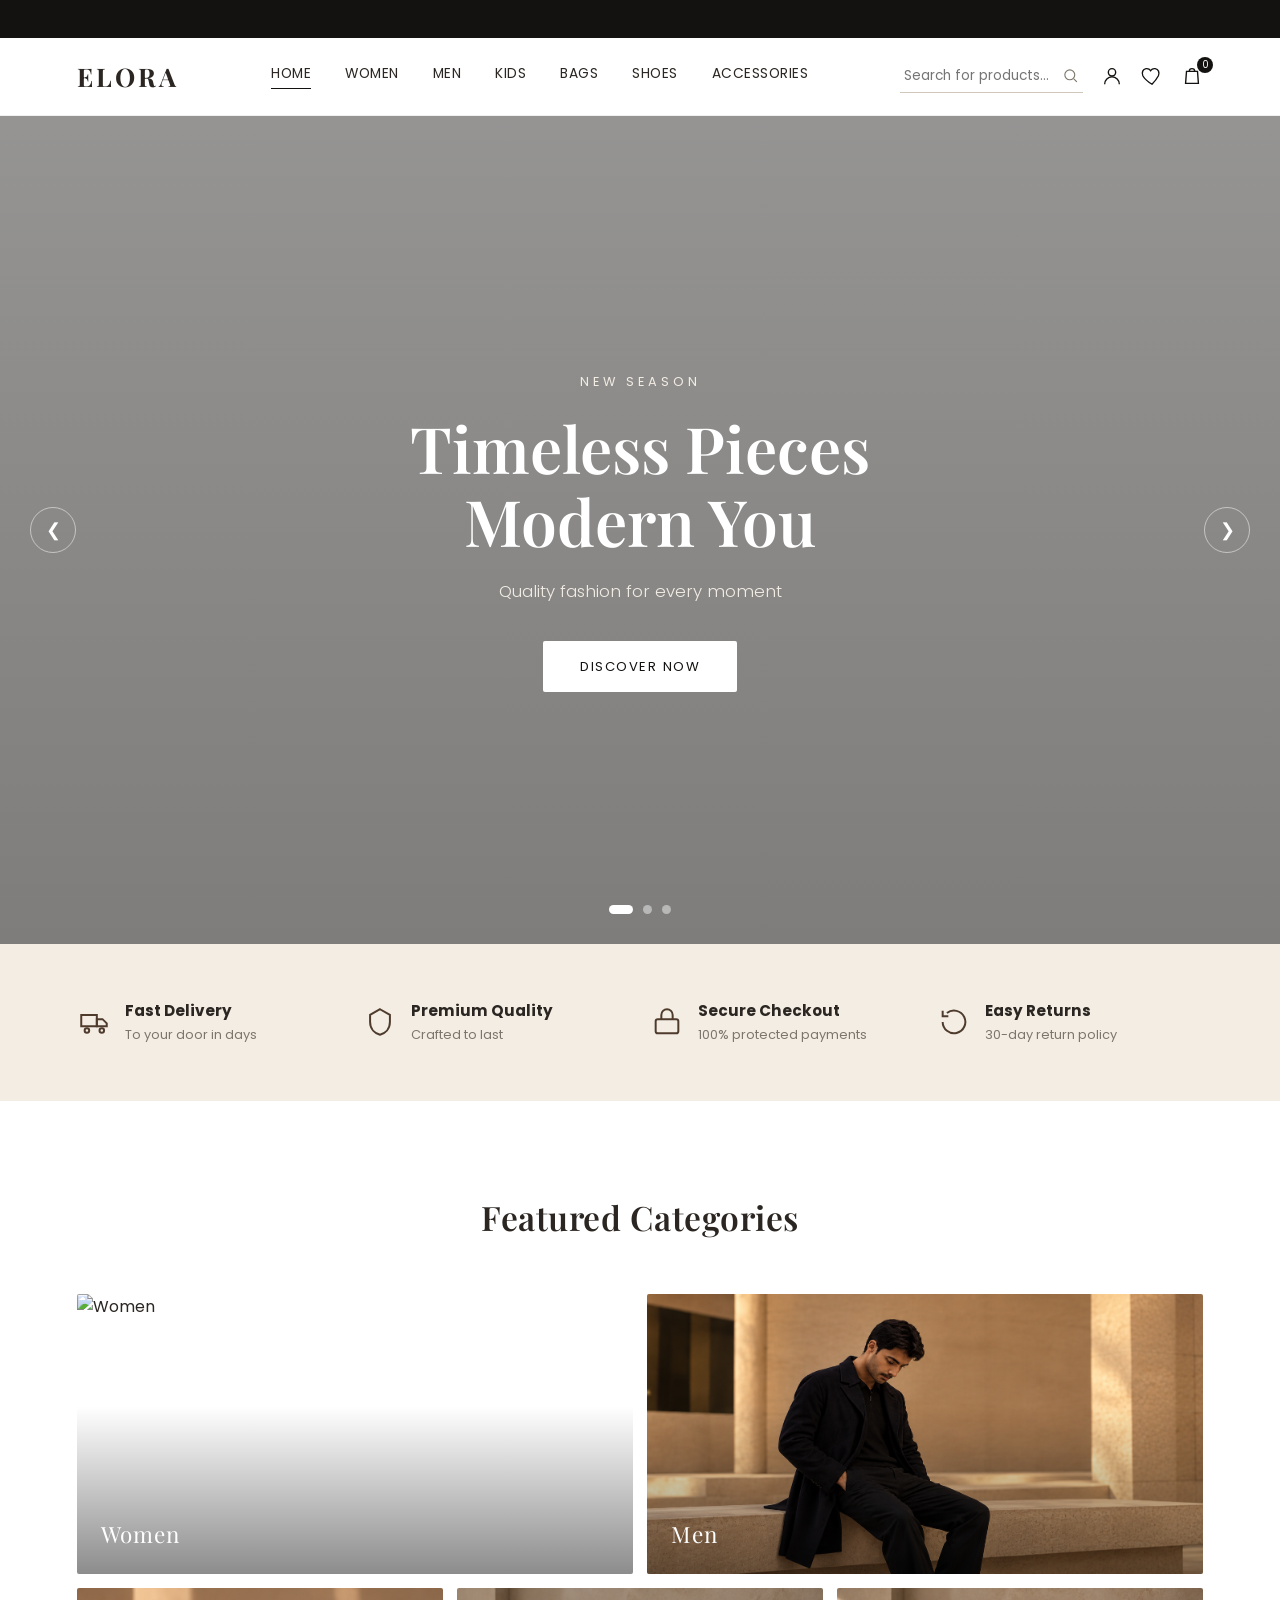
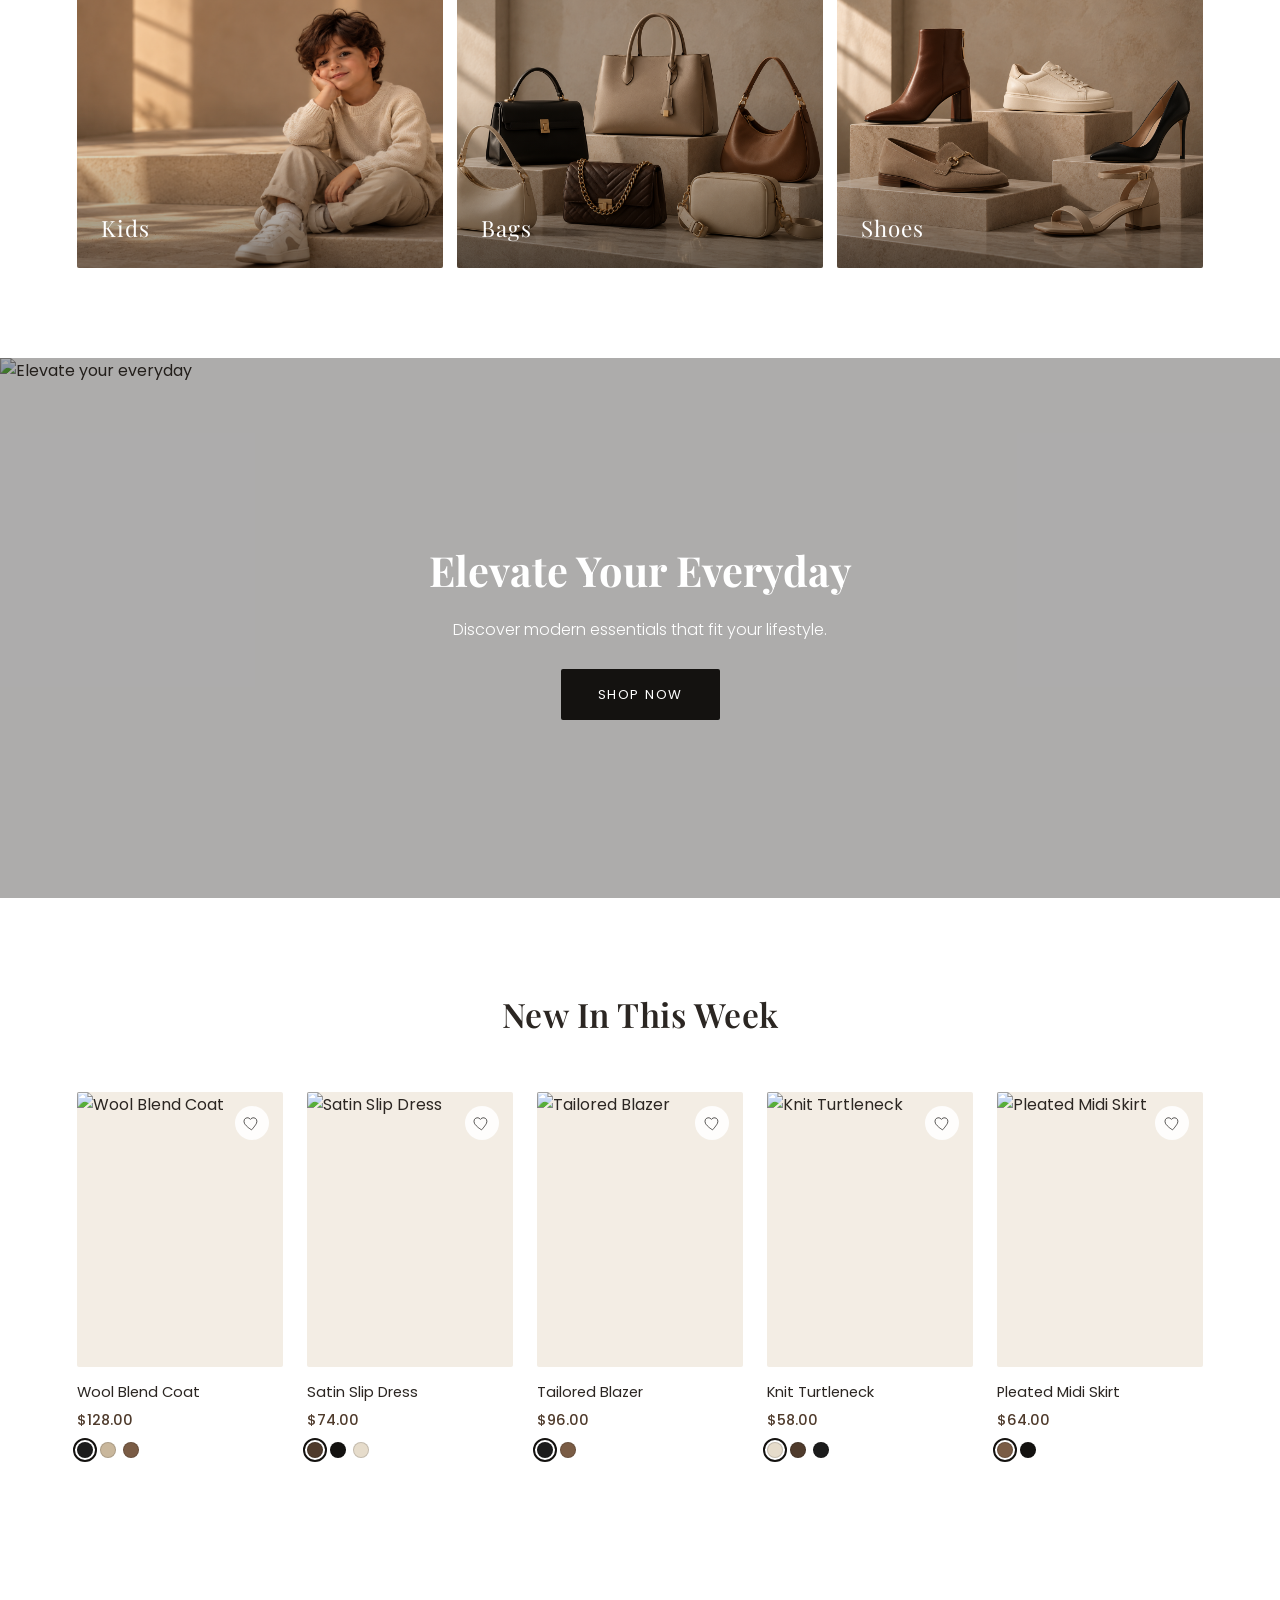
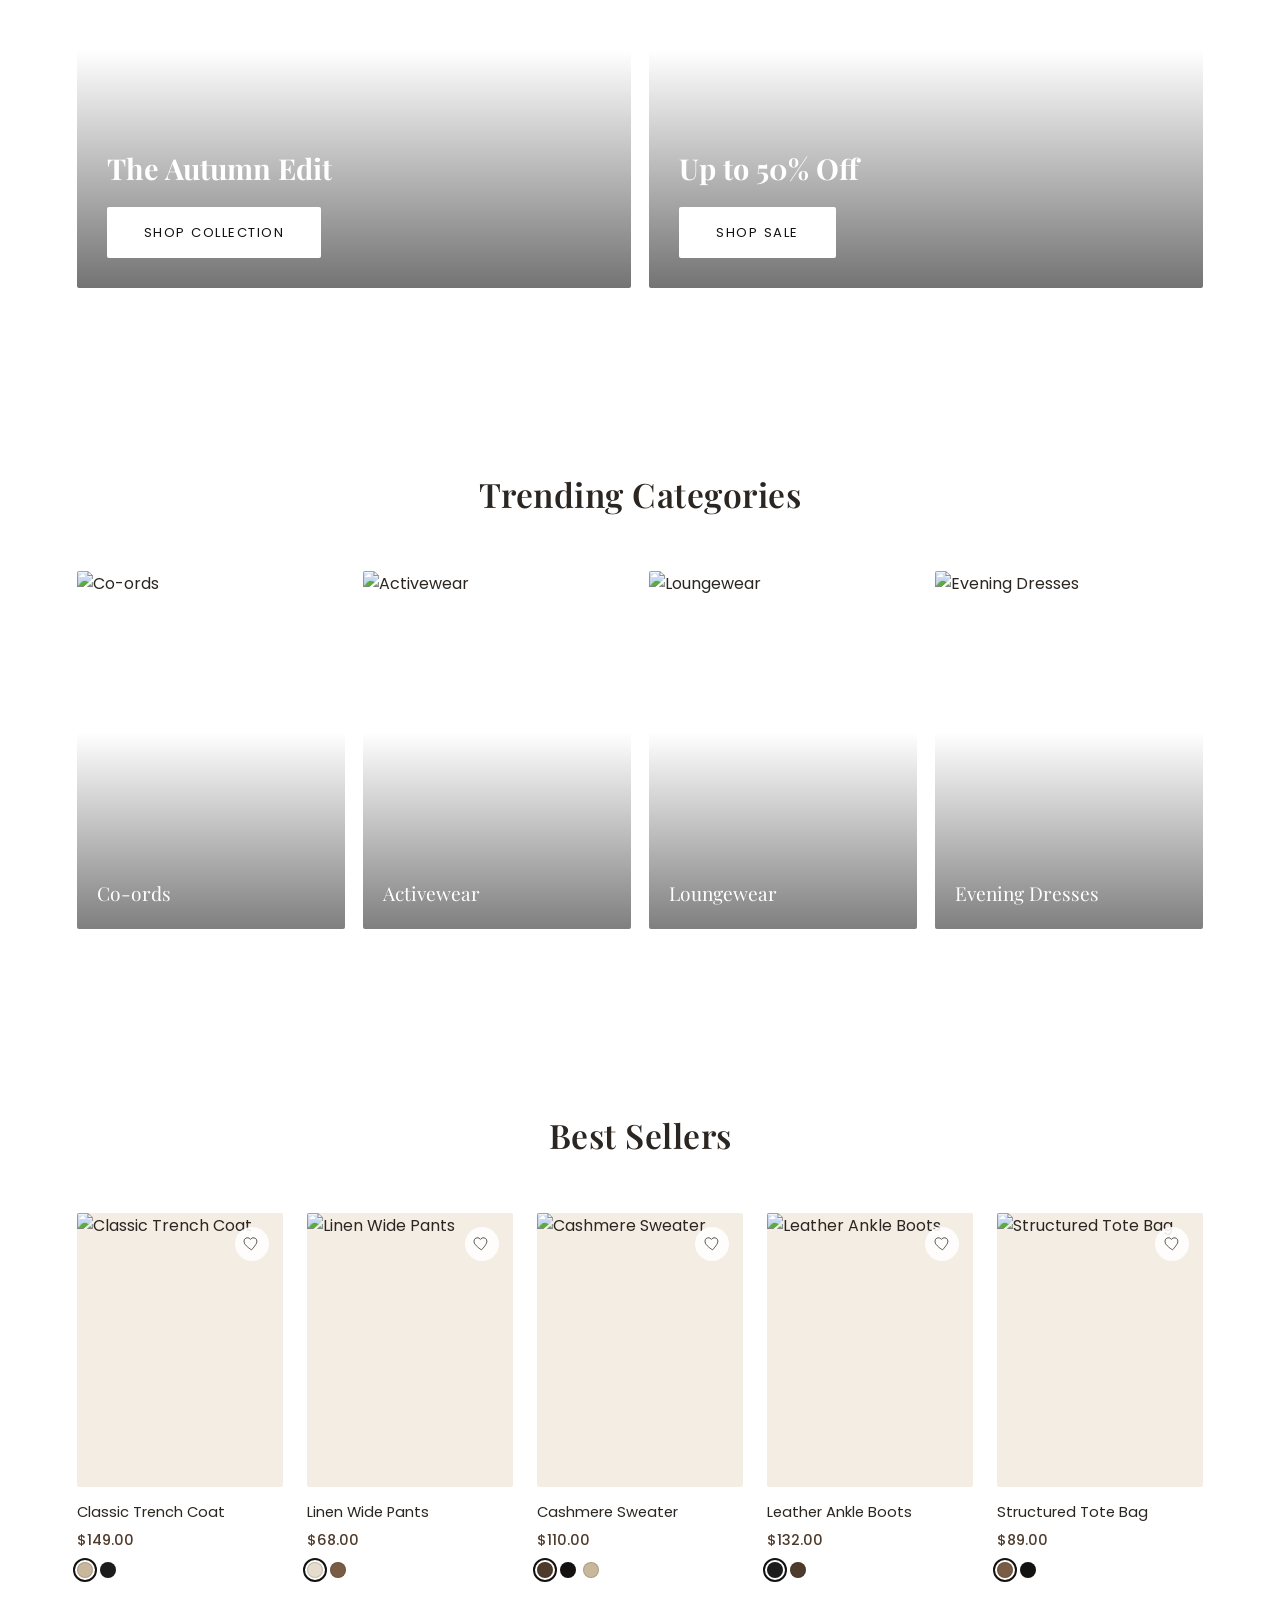
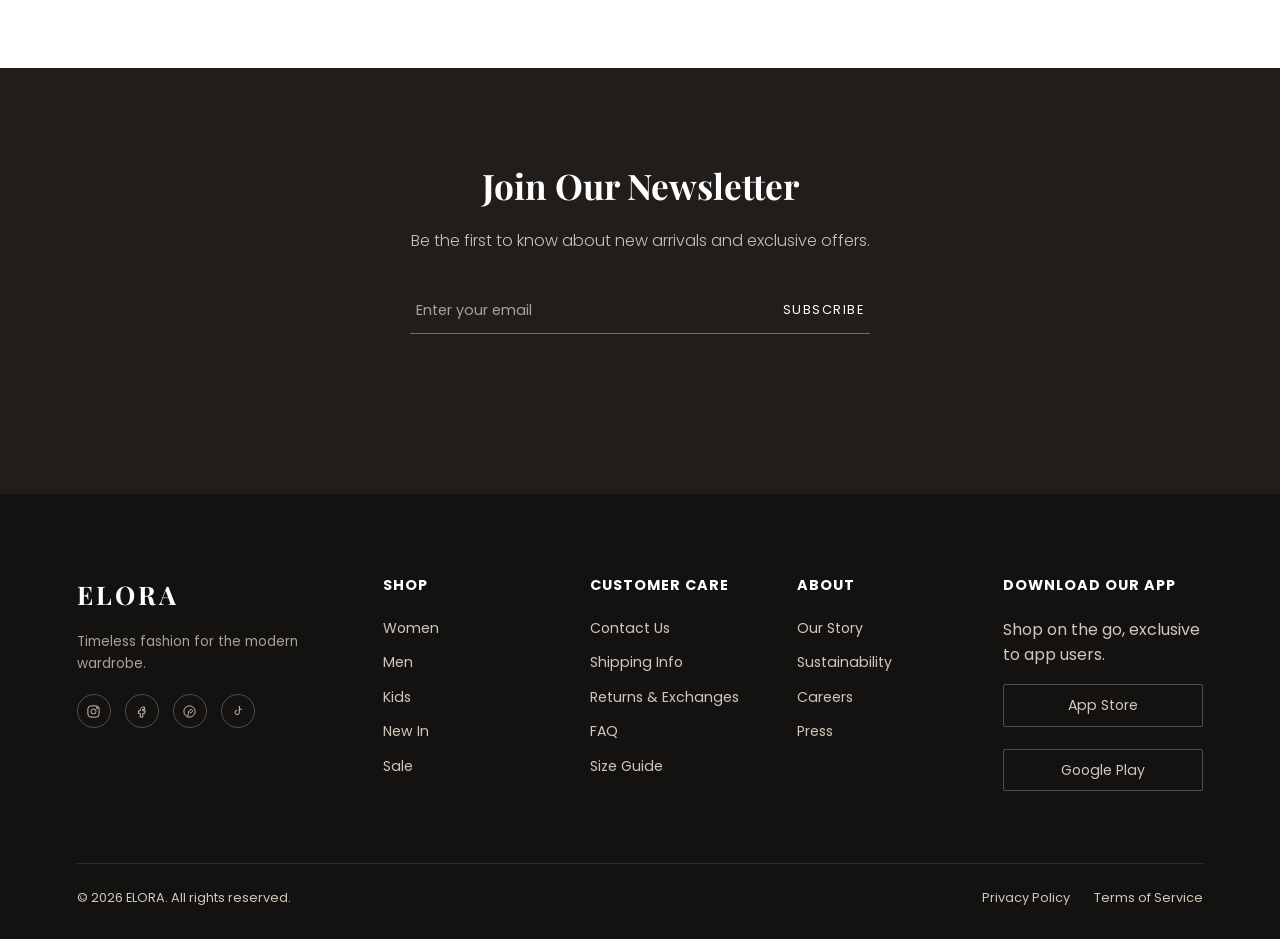
==== commit 82ecb1b4: "Fix homepage cart count" ====
--- a/index.html
+++ b/index.html
@@ -52,9 +52,9 @@
       <button class="icon-btn" aria-label="Wishlist">
         <svg viewBox="0 0 24 24" fill="none" stroke="currentColor" stroke-width="1.5"><path d="M12 21s-7.5-4.6-10-9.3C.5 8 2 4.5 5.5 4c2-.3 3.9.6 5 2.2C11.6 4.6 13.5 3.7 15.5 4 19 4.5 20.5 8 19 11.7 16.5 16.4 12 21 12 21z"/></svg>
       </button>
-      <button class="icon-btn bag-btn" aria-label="Shopping bag">
+      <button class="icon-btn bag-btn" aria-label="Shopping bag, 0 items">
         <svg viewBox="0 0 24 24" fill="none" stroke="currentColor" stroke-width="1.5"><path d="M6 7h12l1 13H5L6 7z"/><path d="M9 7a3 3 0 0 1 6 0"/></svg>
-        <span class="bag-count">3</span>
+        <span class="bag-count">0</span>
       </button>
     </div>
   </div>
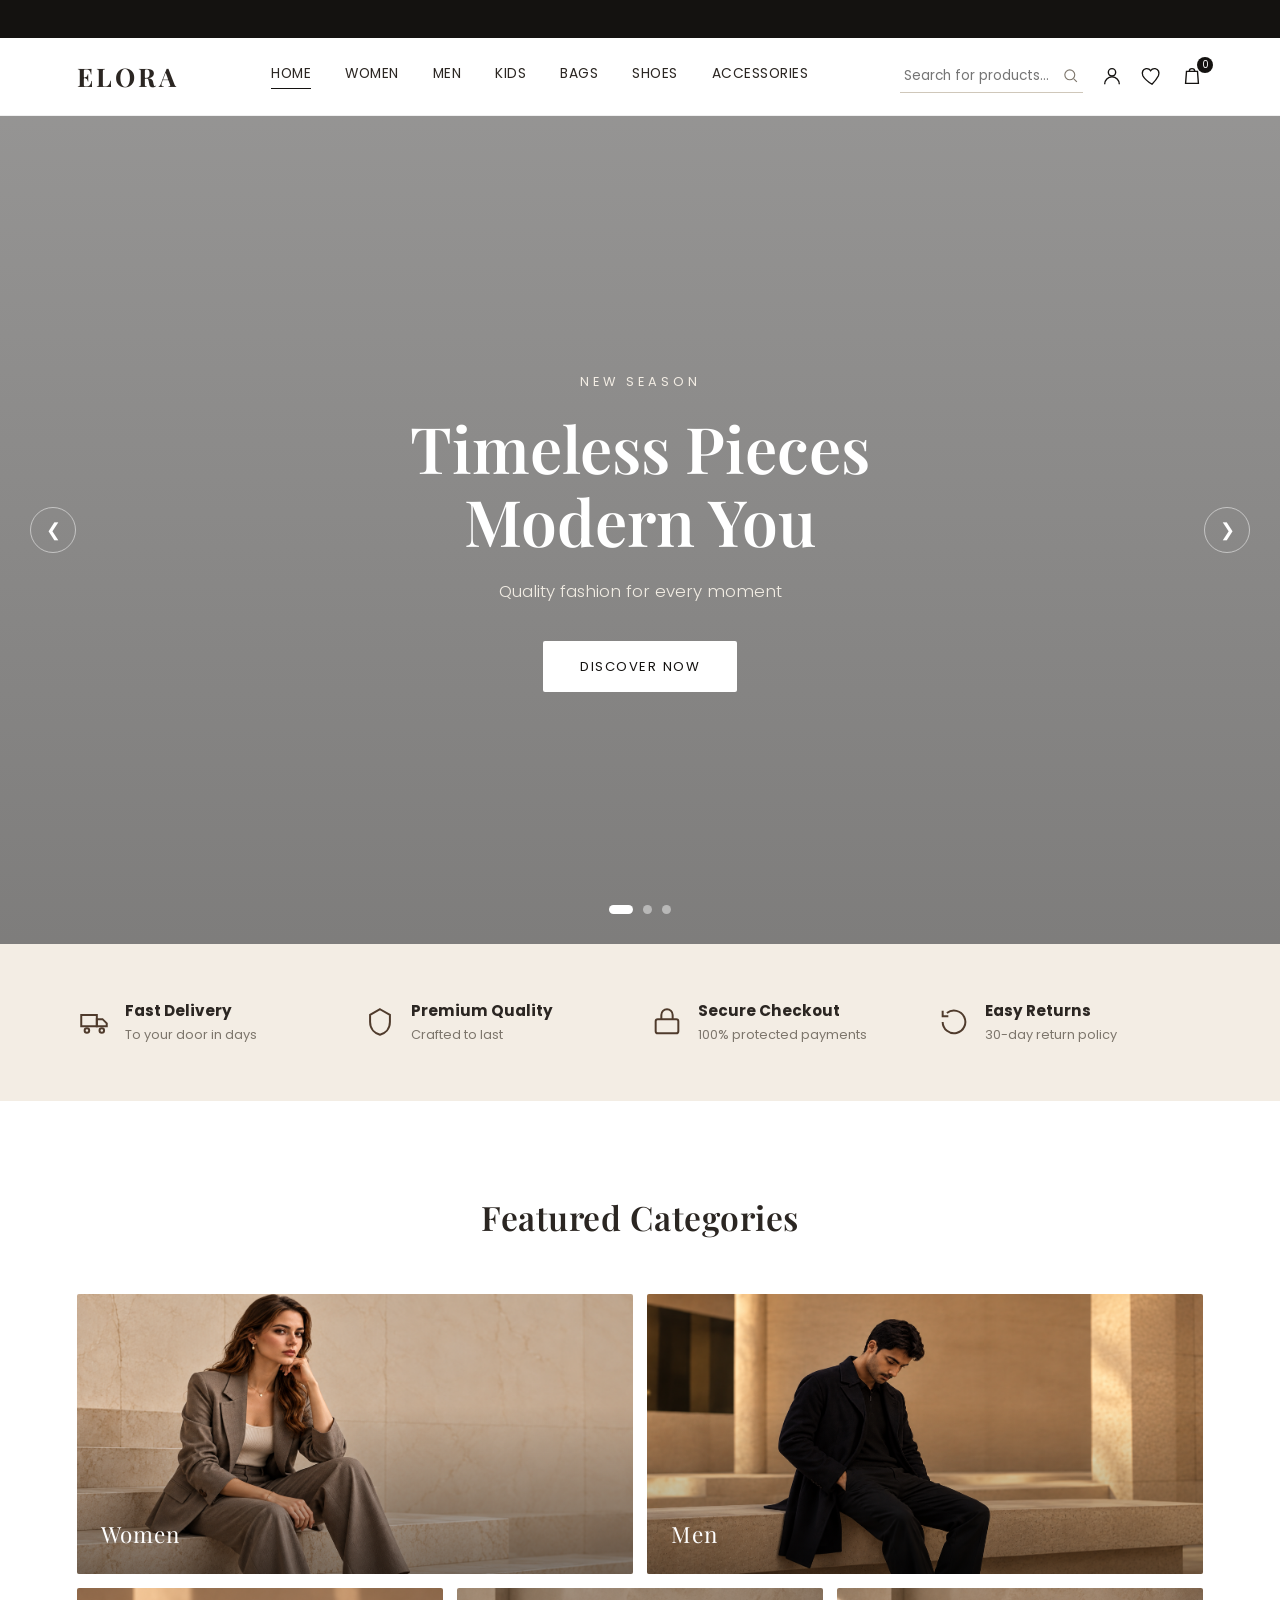
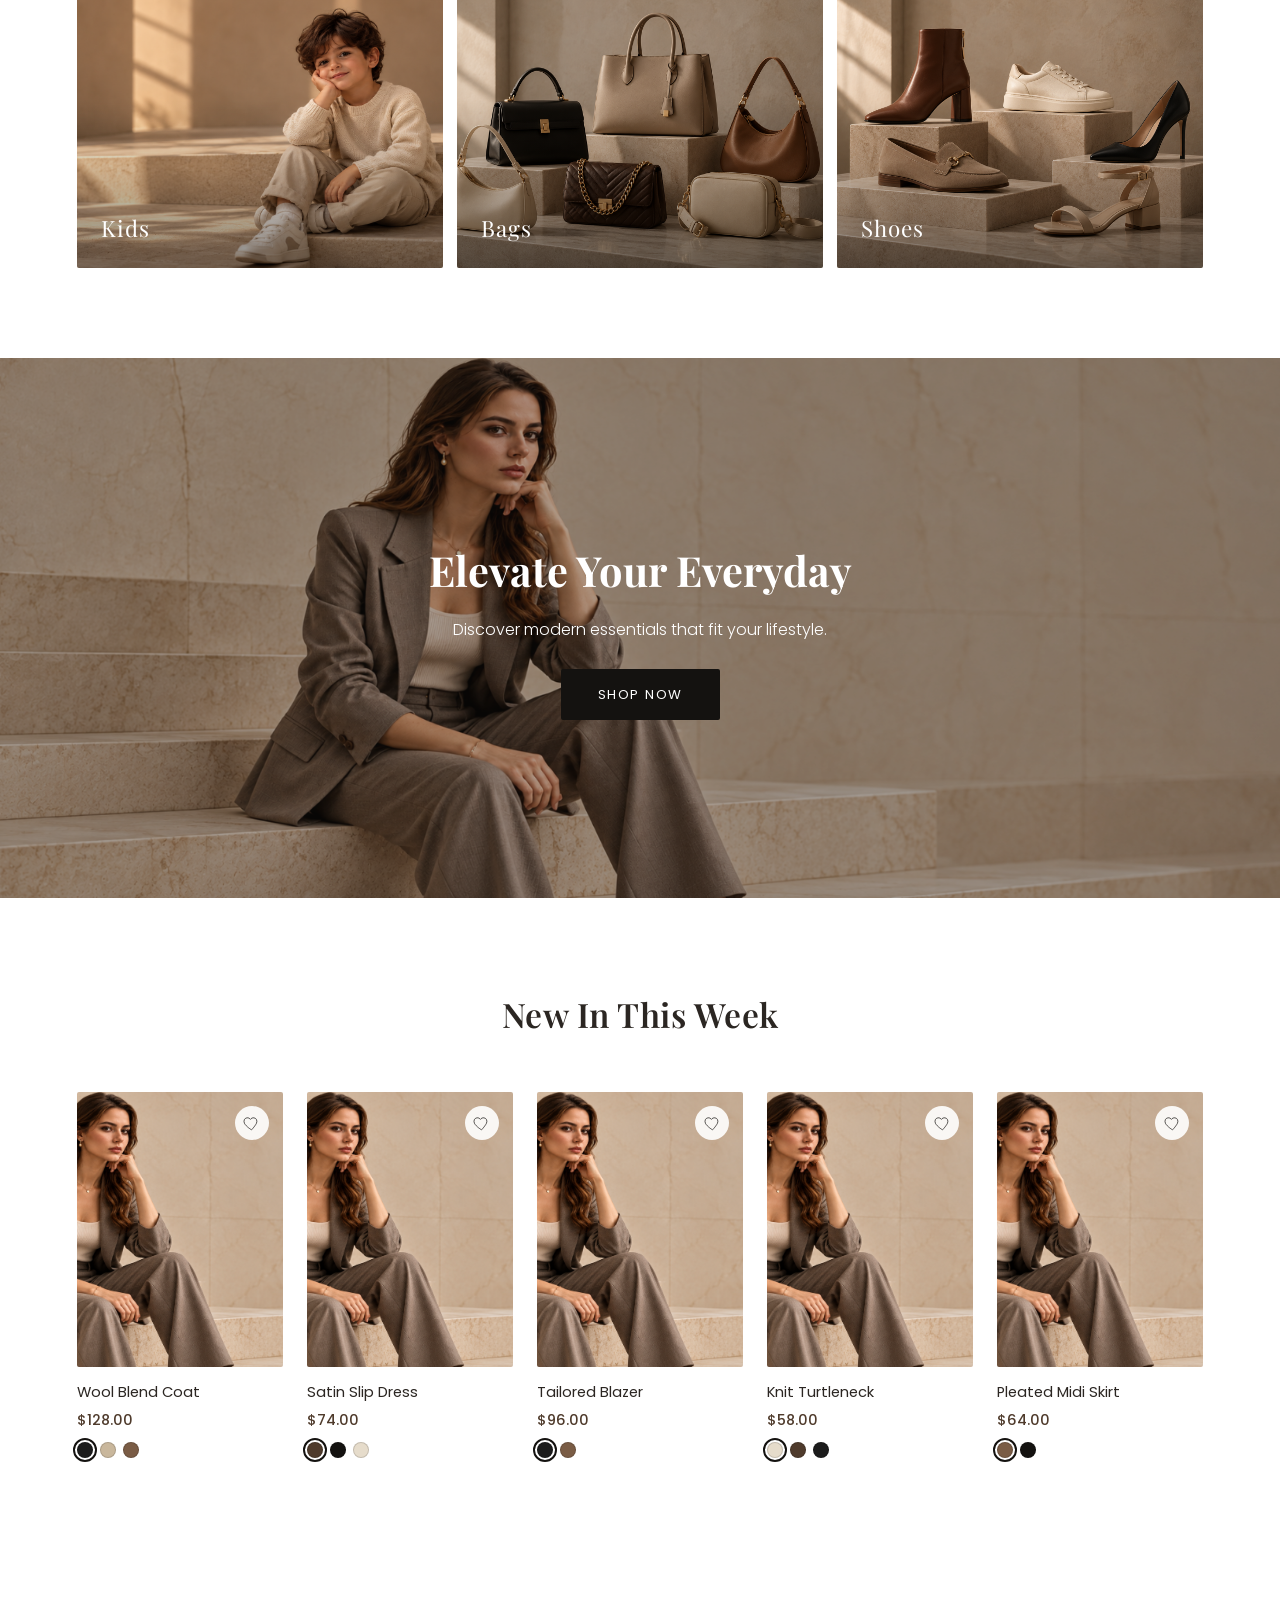
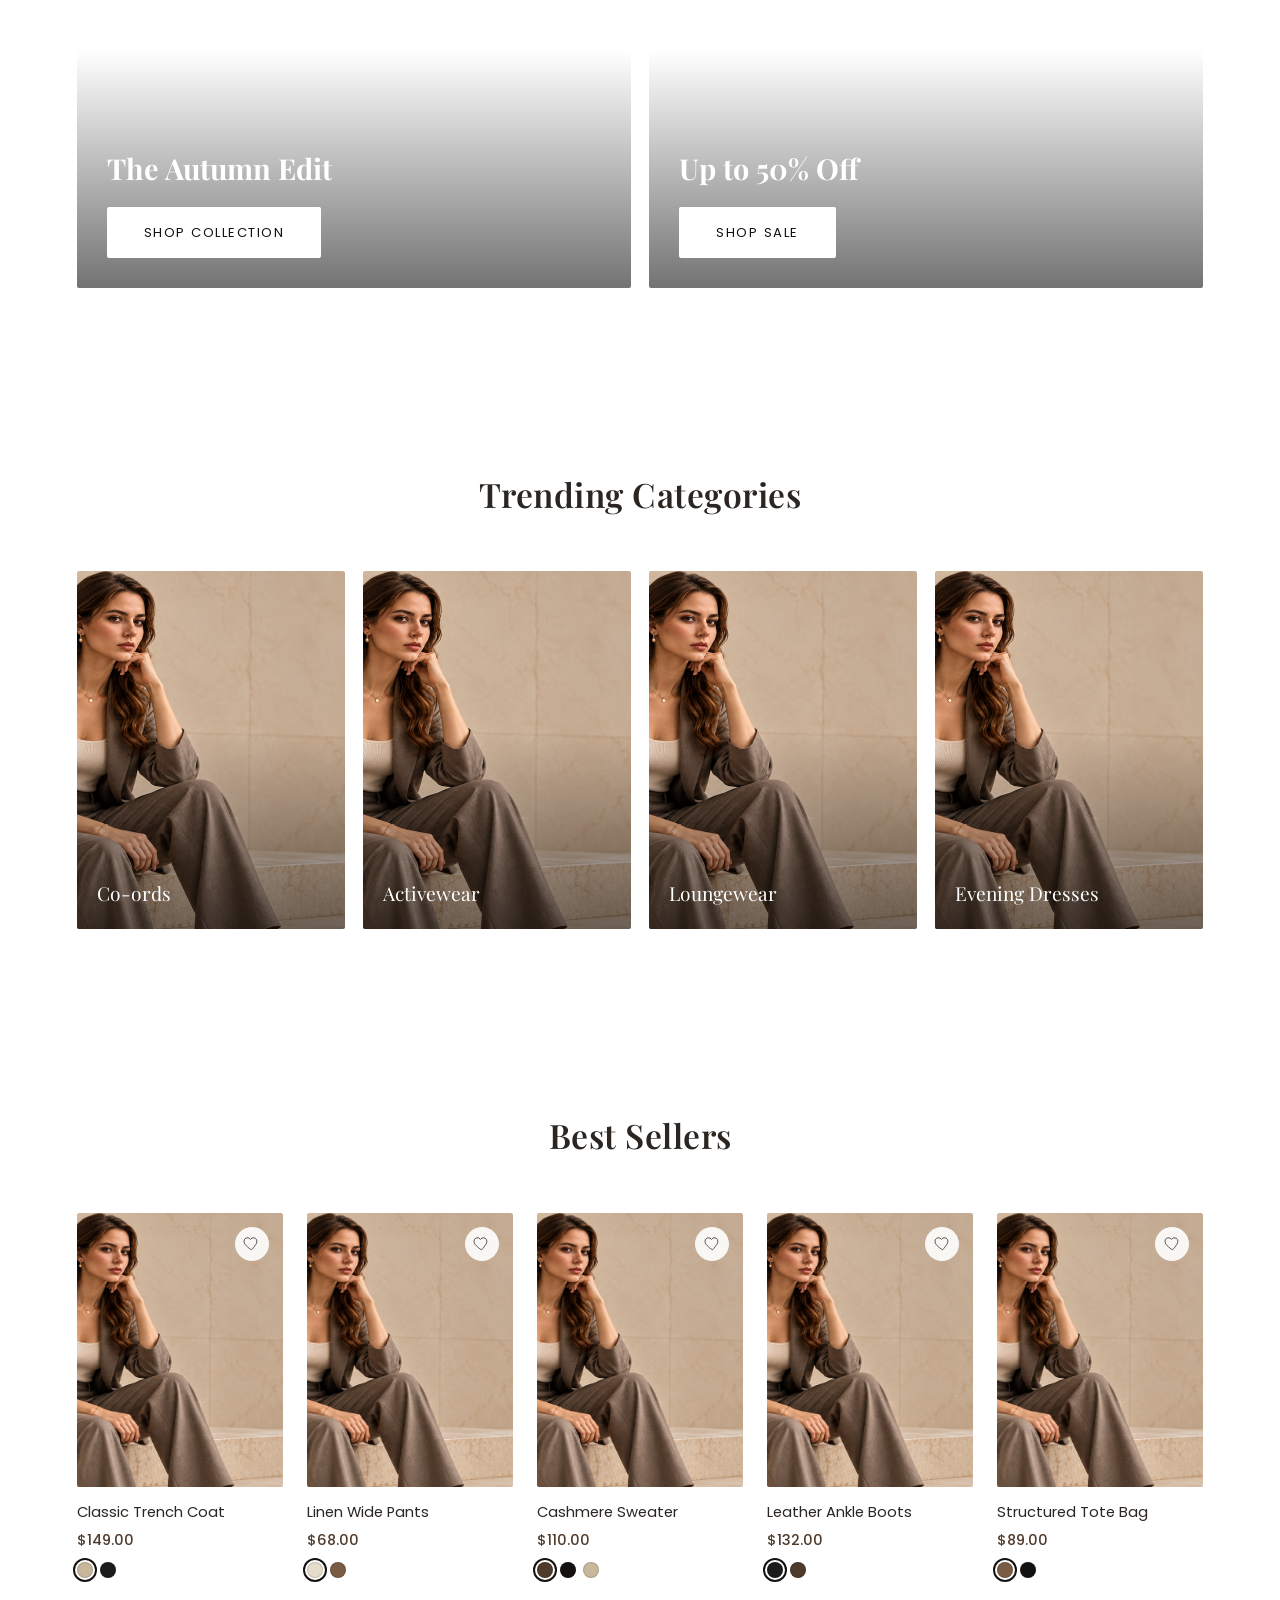
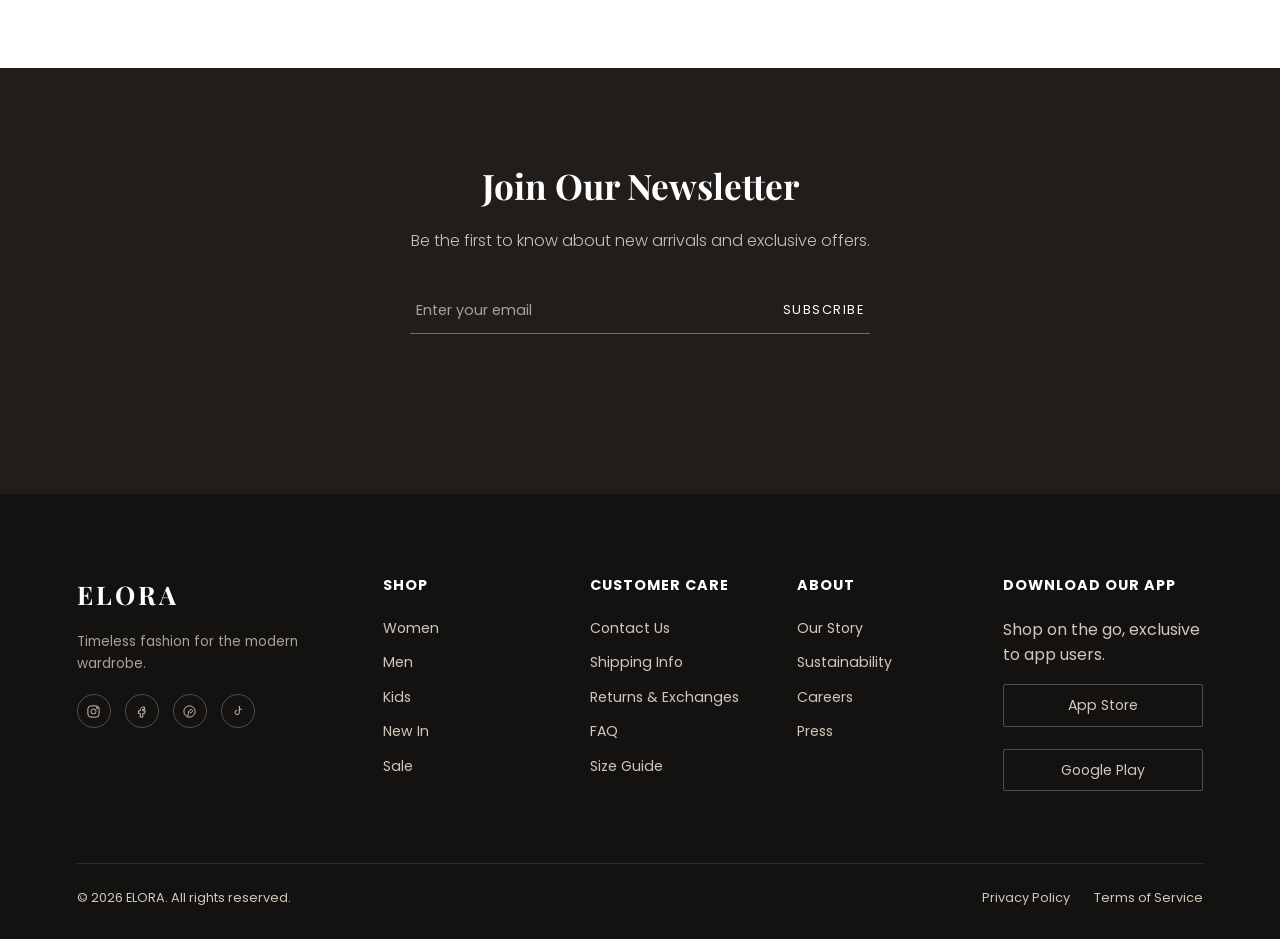
==== commit f76135ac: "Fix Women image and add image fallback" ====
--- a/index.html
+++ b/index.html
@@ -107,7 +107,7 @@
   <h2 class="section-title">Featured Categories</h2>
   <div class="category-grid">
     <a class="category-card" href="women.html">
-      <img src="images/women.png" alt="Women">
+      <img src="images/Women.png" alt="Women">
       <span class="category-name">Women</span>
     </a>
     <a class="category-card" href="#">
